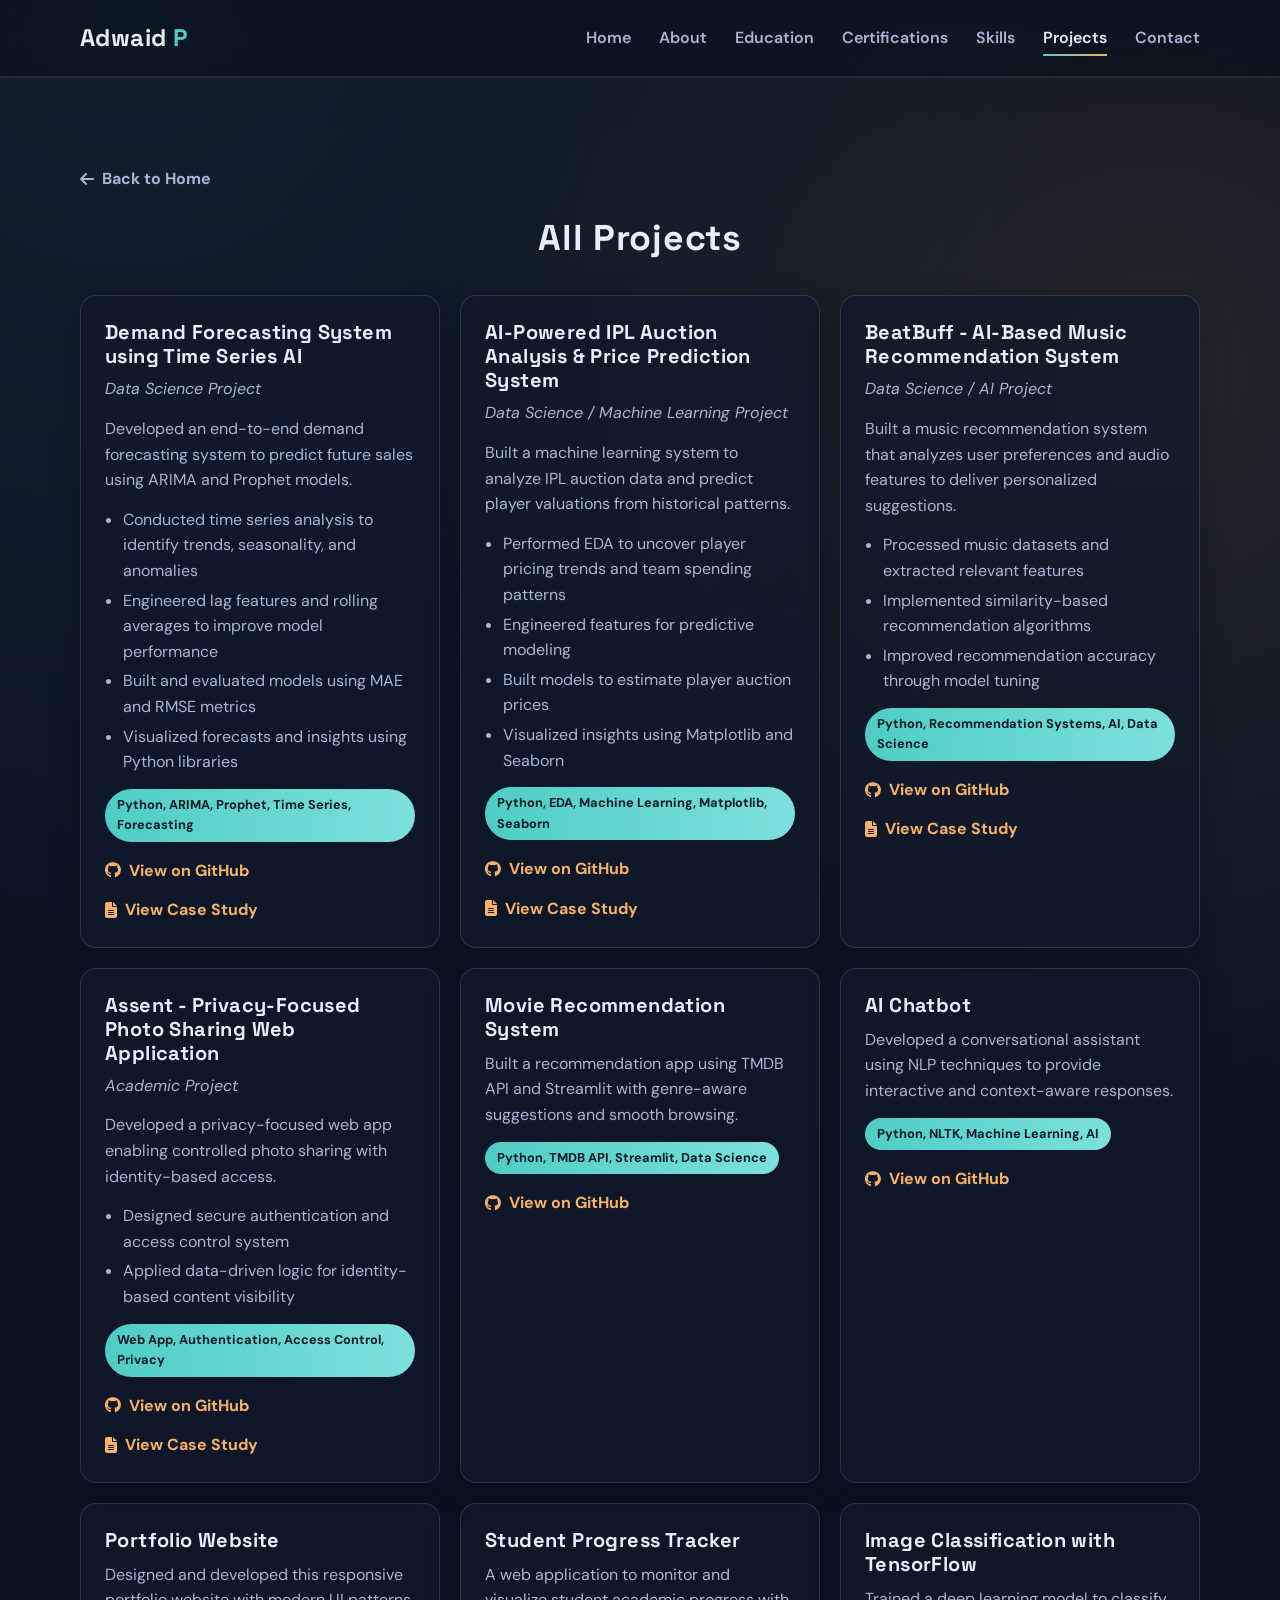
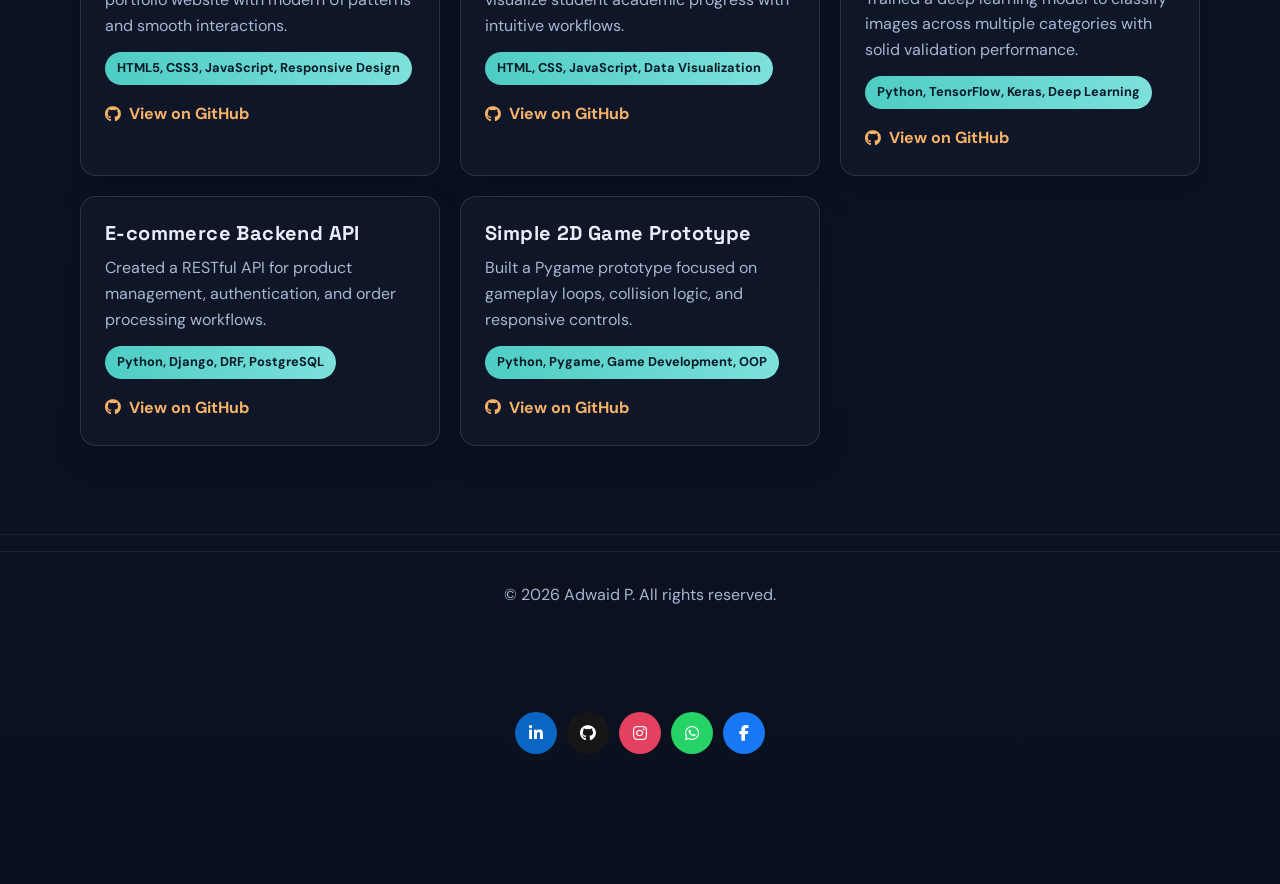
==== projects/index.html @ 6862858e "Revamp portfolio with SEO/usability upgrades and project case studies # Conflicts: #	README.md #	ass" ====
<!DOCTYPE html>
<html lang="en">
<head>
    <meta charset="UTF-8" />
    <meta name="viewport" content="width=device-width, initial-scale=1.0" />
    <title>All Projects | Adwaid P</title>

    <link rel="preconnect" href="https://fonts.googleapis.com" />
    <link rel="preconnect" href="https://fonts.gstatic.com" crossorigin />
    <link rel="preload" href="https://fonts.googleapis.com/css2?family=Space+Grotesk:wght@400;500;700&family=DM+Sans:wght@400;500;700&display=swap" as="style" onload="this.onload=null;this.rel='stylesheet'" />
    <noscript><link rel="stylesheet" href="https://fonts.googleapis.com/css2?family=Space+Grotesk:wght@400;500;700&family=DM+Sans:wght@400;500;700&display=swap" /></noscript>

    <link rel="stylesheet" href="https://cdnjs.cloudflare.com/ajax/libs/font-awesome/6.4.0/css/all.min.css" crossorigin="anonymous" referrerpolicy="no-referrer" />
    <link rel="stylesheet" href="../css/styles.css" />

    <meta name="description" content="Explore all the projects developed by Adwaid P in Data Science, AI, and Web Development." />
    <meta name="keywords" content="Adwaid P Projects, Data Science Projects, AI Projects, Web Development Projects" />
    <meta name="author" content="Adwaid P" />
    <meta name="robots" content="index, follow, max-image-preview:large" />
    <meta name="theme-color" content="#0b1220" />
    <link rel="canonical" href="https://adwaidp23.github.io/portfolio/projects/" />
    <meta property="og:title" content="All Projects | Adwaid P" />
    <meta property="og:description" content="Explore all projects by Adwaid P across Data Science, AI, and Web Development." />
    <meta property="og:image" content="https://adwaidp23.github.io/portfolio/assets/profile.jpeg" />
    <meta property="og:url" content="https://adwaidp23.github.io/portfolio/projects/" />
    <meta property="og:type" content="website" />
    <meta property="og:locale" content="en_US" />
    <meta name="twitter:card" content="summary_large_image" />
    <meta name="twitter:title" content="All Projects | Adwaid P" />
    <meta name="twitter:description" content="Complete project portfolio by Adwaid P." />
    <meta name="twitter:image" content="https://adwaidp23.github.io/portfolio/assets/profile.jpeg" />
    <script type="application/ld+json">
    {
      "@context": "https://schema.org",
      "@type": "CollectionPage",
      "name": "All Projects | Adwaid P",
      "url": "https://adwaidp23.github.io/portfolio/projects/",
      "description": "Project collection featuring Data Science, AI, and Web Development work by Adwaid P."
    }
    </script>
</head>
<body>
    <a href="#main-content" class="skip-link">Skip to main content</a>
    <header class="navbar">
        <div class="container">
            <h1 class="logo"><a href="../index.html">Adwaid <span>P</span></a></h1>
            <nav aria-label="Main navigation">
                <ul class="nav-menu" id="nav-menu">
                    <li><a href="../index.html#home">Home</a></li>
                    <li><a href="../index.html#about">About</a></li>
                    <li><a href="../index.html#education">Education</a></li>
                    <li><a href="../index.html#certifications">Certifications</a></li>
                    <li><a href="../index.html#skills">Skills</a></li>
                    <li><a href="../index.html#projects" class="active">Projects</a></li>
                    <li><a href="../index.html#contact">Contact</a></li>
                </ul>
                <button class="nav-toggle" aria-controls="nav-menu" aria-expanded="false" aria-label="Toggle navigation">
                    <span class="burger-icon"></span>
                </button>
            </nav>
        </div>
    </header>

    <main id="main-content">
    <section id="full-projects" class="projects fade-in" aria-labelledby="all-projects-heading">
        <div class="container">
            <div class="back-link-container">
                <a href="../index.html#projects" class="back-btn" aria-label="Go back to the main portfolio projects section"><i class="fas fa-arrow-left"></i> Back to Home</a>
            </div>
            <h2 id="all-projects-heading">All Projects</h2>

            <div class="project-grid full-grid">
                <div class="project-card">
                    <h3>Demand Forecasting System using Time Series AI</h3>
                    <p class="project-type">Data Science Project</p>
                    <p>Developed an end-to-end demand forecasting system to predict future sales using ARIMA and Prophet models.</p>
                    <ul class="project-points">
                        <li>Conducted time series analysis to identify trends, seasonality, and anomalies</li>
                        <li>Engineered lag features and rolling averages to improve model performance</li>
                        <li>Built and evaluated models using MAE and RMSE metrics</li>
                        <li>Visualized forecasts and insights using Python libraries</li>
                    </ul>
                    <span class="tech-tags">Python, ARIMA, Prophet, Time Series, Forecasting</span>
                    <div class="project-actions">
                        <a href="https://github.com/adwaidp23/Market-Data-Analytics" target="_blank" rel="noopener noreferrer" aria-label="View Demand Forecasting System project on GitHub">
                            <i class="fab fa-github"></i> View on GitHub
                        </a>
                        <a href="demand-forecasting.html" aria-label="View demand forecasting case study">
                            <i class="fas fa-file-lines"></i> View Case Study
                        </a>
                    </div>
                </div>

                <div class="project-card">
                    <h3>AI-Powered IPL Auction Analysis &amp; Price Prediction System</h3>
                    <p class="project-type">Data Science / Machine Learning Project</p>
                    <p>Built a machine learning system to analyze IPL auction data and predict player valuations from historical patterns.</p>
                    <ul class="project-points">
                        <li>Performed EDA to uncover player pricing trends and team spending patterns</li>
                        <li>Engineered features for predictive modeling</li>
                        <li>Built models to estimate player auction prices</li>
                        <li>Visualized insights using Matplotlib and Seaborn</li>
                    </ul>
                    <span class="tech-tags">Python, EDA, Machine Learning, Matplotlib, Seaborn</span>
                    <div class="project-actions">
                        <a href="https://github.com/adwaidp23/ipl-data-science-project" target="_blank" rel="noopener noreferrer" aria-label="View IPL data science project on GitHub">
                            <i class="fab fa-github"></i> View on GitHub
                        </a>
                        <a href="ipl-auction-analysis.html" aria-label="View IPL auction analysis case study">
                            <i class="fas fa-file-lines"></i> View Case Study
                        </a>
                    </div>
                </div>

                <div class="project-card">
                    <h3>BeatBuff - AI-Based Music Recommendation System</h3>
                    <p class="project-type">Data Science / AI Project</p>
                    <p>Built a music recommendation system that analyzes user preferences and audio features to deliver personalized suggestions.</p>
                    <ul class="project-points">
                        <li>Processed music datasets and extracted relevant features</li>
                        <li>Implemented similarity-based recommendation algorithms</li>
                        <li>Improved recommendation accuracy through model tuning</li>
                    </ul>
                    <span class="tech-tags">Python, Recommendation Systems, AI, Data Science</span>
                    <div class="project-actions">
                        <a href="https://github.com/adwaidp23/BeatBuff" target="_blank" rel="noopener noreferrer" aria-label="View BeatBuff project on GitHub">
                            <i class="fab fa-github"></i> View on GitHub
                        </a>
                        <a href="beatbuff.html" aria-label="View BeatBuff case study">
                            <i class="fas fa-file-lines"></i> View Case Study
                        </a>
                    </div>
                </div>

                <div class="project-card">
                    <h3>Assent - Privacy-Focused Photo Sharing Web Application</h3>
                    <p class="project-type">Academic Project</p>
                    <p>Developed a privacy-focused web app enabling controlled photo sharing with identity-based access.</p>
                    <ul class="project-points">
                        <li>Designed secure authentication and access control system</li>
                        <li>Applied data-driven logic for identity-based content visibility</li>
                    </ul>
                    <span class="tech-tags">Web App, Authentication, Access Control, Privacy</span>
                    <div class="project-actions">
                        <a href="https://github.com/adwaidp23/ipl-data-science-project" target="_blank" rel="noopener noreferrer" aria-label="View Assent project on GitHub">
                            <i class="fab fa-github"></i> View on GitHub
                        </a>
                        <a href="assent.html" aria-label="View Assent case study">
                            <i class="fas fa-file-lines"></i> View Case Study
                        </a>
                    </div>
                </div>

                <div class="project-card">
                    <h3>Movie Recommendation System</h3>
                    <p>Built a recommendation app using TMDB API and Streamlit with genre-aware suggestions and smooth browsing.</p>
                    <span class="tech-tags">Python, TMDB API, Streamlit, Data Science</span>
                    <a href="https://github.com/adwaidp23/movie-recommendation" target="_blank" rel="noopener noreferrer" aria-label="View Movie Recommendation System project on GitHub">
                        <i class="fab fa-github"></i> View on GitHub
                    </a>
                </div>

                <div class="project-card">
                    <h3>AI Chatbot</h3>
                    <p>Developed a conversational assistant using NLP techniques to provide interactive and context-aware responses.</p>
                    <span class="tech-tags">Python, NLTK, Machine Learning, AI</span>
                    <a href="https://github.com/adwaidp23/ai-chatbot" target="_blank" rel="noopener noreferrer" aria-label="View AI Chatbot project on GitHub">
                        <i class="fab fa-github"></i> View on GitHub
                    </a>
                </div>

                <div class="project-card">
                    <h3>Portfolio Website</h3>
                    <p>Designed and developed this responsive portfolio website with modern UI patterns and smooth interactions.</p>
                    <span class="tech-tags">HTML5, CSS3, JavaScript, Responsive Design</span>
                    <a href="https://github.com/adwaidp23" target="_blank" rel="noopener noreferrer" aria-label="View profile on GitHub">
                        <i class="fab fa-github"></i> View on GitHub
                    </a>
                </div>

                <div class="project-card">
                    <h3>Student Progress Tracker</h3>
                    <p>A web application to monitor and visualize student academic progress with intuitive workflows.</p>
                    <span class="tech-tags">HTML, CSS, JavaScript, Data Visualization</span>
                    <a href="https://github.com/adwaidp23/student-tracker" target="_blank" rel="noopener noreferrer" aria-label="View Student Progress Tracker project on GitHub">
                        <i class="fab fa-github"></i> View on GitHub
                    </a>
                </div>

                <div class="project-card">
                    <h3>Image Classification with TensorFlow</h3>
                    <p>Trained a deep learning model to classify images across multiple categories with solid validation performance.</p>
                    <span class="tech-tags">Python, TensorFlow, Keras, Deep Learning</span>
                    <a href="https://github.com/adwaidp23/image-classifier" target="_blank" rel="noopener noreferrer" aria-label="View Image Classification project on GitHub">
                        <i class="fab fa-github"></i> View on GitHub
                    </a>
                </div>

                <div class="project-card">
                    <h3>E-commerce Backend API</h3>
                    <p>Created a RESTful API for product management, authentication, and order processing workflows.</p>
                    <span class="tech-tags">Python, Django, DRF, PostgreSQL</span>
                    <a href="https://github.com/adwaidp23/ecommerce-backend" target="_blank" rel="noopener noreferrer" aria-label="View E-commerce Backend API project on GitHub">
                        <i class="fab fa-github"></i> View on GitHub
                    </a>
                </div>

                <div class="project-card">
                    <h3>Simple 2D Game Prototype</h3>
                    <p>Built a Pygame prototype focused on gameplay loops, collision logic, and responsive controls.</p>
                    <span class="tech-tags">Python, Pygame, Game Development, OOP</span>
                    <a href="https://github.com/adwaidp23/simple-2d-game" target="_blank" rel="noopener noreferrer" aria-label="View Simple 2D Game project on GitHub">
                        <i class="fab fa-github"></i> View on GitHub
                    </a>
                </div>
            </div>
        </div>
    </section>
    </main>

    <footer class="footer" aria-label="Social media links and copyright information">
        <div class="container">
            <p>&copy; <span id="current-year-full"></span> Adwaid P. All rights reserved.</p>
            <section class="social-buttons" aria-label="Connect with Adwaid P on social media">
                <a href="https://www.linkedin.com/in/adwaid-p-98354a322/" class="social-btn linkedin" target="_blank" rel="noopener noreferrer" aria-label="LinkedIn">
                    <i class="fab fa-linkedin-in"></i>
                </a>
                <a href="https://github.com/adwaidp23" class="social-btn github" target="_blank" rel="noopener noreferrer" aria-label="GitHub">
                    <i class="fab fa-github"></i>
                </a>
                <a href="https://instagram.com/a_dwai_d" class="social-btn instagram" target="_blank" rel="noopener noreferrer" aria-label="Instagram">
                    <i class="fab fa-instagram"></i>
                </a>
                <a href="https://wa.me/918075801015" class="social-btn whatsapp" target="_blank" rel="noopener noreferrer" aria-label="WhatsApp">
                    <i class="fab fa-whatsapp"></i>
                </a>
                <a href="https://facebook.com/adwaidp" class="social-btn facebook" target="_blank" rel="noopener noreferrer" aria-label="Facebook">
                    <i class="fab fa-facebook-f"></i>
                </a>
            </section>
        </div>
    </footer>

    <script src="../js/script.js"></script>
</body>
</html>
---- css/styles.css ----
:root {
    --bg: #0b1220;
    --bg-soft: #111b2f;
    --surface: rgba(16, 25, 44, 0.7);
    --surface-solid: #14203a;
    --text: #e8edf8;
    --muted: #a9b6d3;
    --primary: #4ecdc4;
    --primary-strong: #2fa89f;
    --accent: #f7b267;
    --ring: rgba(78, 205, 196, 0.35);
    --danger: #ff6b6b;
    --radius: 16px;
    --shadow: 0 20px 45px rgba(4, 9, 20, 0.45);
    --shadow-soft: 0 12px 30px rgba(4, 9, 20, 0.28);
    --transition: 0.25s ease;
}

* {
    box-sizing: border-box;
    margin: 0;
    padding: 0;
}

html {
    scroll-behavior: smooth;
}

body {
    background:
        radial-gradient(circle at 10% 0%, rgba(78, 205, 196, 0.15), transparent 35%),
        radial-gradient(circle at 90% 15%, rgba(247, 178, 103, 0.2), transparent 30%),
        linear-gradient(180deg, #0b1220 0%, #0c1526 35%, #0a101e 100%);
    color: var(--text);
    font-family: "DM Sans", sans-serif;
    line-height: 1.6;
    min-height: 100vh;
    -webkit-font-smoothing: antialiased;
    -moz-osx-font-smoothing: grayscale;
}

.skip-link {
    position: absolute;
    left: -9999px;
    top: 8px;
    z-index: 2000;
    background: #ffffff;
    color: #0b1220;
    font-weight: 700;
    padding: 10px 14px;
    border-radius: 8px;
}

.skip-link:focus {
    left: 12px;
}

.container {
    width: min(1120px, 92vw);
    margin: 0 auto;
}

section {
    padding: 88px 0;
}

section[id] {
    scroll-margin-top: 92px;
}

h1,
h2,
h3,
h4 {
    font-family: "Space Grotesk", sans-serif;
    letter-spacing: 0.02em;
    line-height: 1.2;
}

h2 {
    font-size: clamp(2rem, 2.8vw, 2.8rem);
    margin-bottom: 40px;
    text-align: center;
}

a {
    color: inherit;
    text-decoration: none;
}

a:focus-visible,
button:focus-visible,
input:focus-visible,
textarea:focus-visible {
    outline: 3px solid rgba(78, 205, 196, 0.75);
    outline-offset: 2px;
}

.visually-hidden {
    position: absolute;
    width: 1px;
    height: 1px;
    margin: -1px;
    padding: 0;
    overflow: hidden;
    clip: rect(0, 0, 0, 0);
    border: 0;
}

.navbar {
    position: sticky;
    top: 0;
    z-index: 1000;
    backdrop-filter: blur(12px);
    background: rgba(10, 16, 30, 0.78);
    border-bottom: 1px solid rgba(255, 255, 255, 0.08);
}

.navbar .container {
    display: flex;
    justify-content: space-between;
    align-items: center;
    min-height: 76px;
}

.logo {
    font-size: 1.5rem;
}

.logo span {
    color: var(--primary);
}

.nav-menu {
    list-style: none;
    display: flex;
    gap: 28px;
    align-items: center;
}

.nav-menu a {
    color: var(--muted);
    font-weight: 600;
    position: relative;
    transition: color var(--transition);
}

.nav-menu a::after {
    content: "";
    position: absolute;
    left: 0;
    bottom: -8px;
    width: 100%;
    height: 2px;
    transform: scaleX(0);
    transform-origin: right;
    transition: transform var(--transition);
    background: linear-gradient(90deg, var(--primary), var(--accent));
}

.nav-menu a:hover,
.nav-menu a.active {
    color: var(--text);
}

.nav-menu a:hover::after,
.nav-menu a.active::after {
    transform: scaleX(1);
    transform-origin: left;
}

.nav-toggle {
    display: none;
    border: 0;
    background: transparent;
    width: 32px;
    height: 26px;
    position: relative;
    cursor: pointer;
}

.burger-icon,
.burger-icon::before,
.burger-icon::after {
    content: "";
    display: block;
    height: 2px;
    width: 100%;
    position: absolute;
    left: 0;
    background: var(--text);
    transition: transform var(--transition), opacity var(--transition);
}

.burger-icon {
    top: 12px;
}

.burger-icon::before {
    top: -8px;
}

.burger-icon::after {
    top: 8px;
}

.nav-toggle.active .burger-icon {
    opacity: 0;
}

.nav-toggle.active .burger-icon::before {
    opacity: 1;
    transform: translateY(8px) rotate(45deg);
}

.nav-toggle.active .burger-icon::after {
    opacity: 1;
    transform: translateY(-8px) rotate(-45deg);
}

.hero {
    min-height: 92vh;
    display: flex;
    align-items: center;
    position: relative;
    overflow: hidden;
}

.hero-content {
    display: grid;
    grid-template-columns: 1.2fr 0.8fr;
    gap: 36px;
    align-items: center;
}

.eyebrow {
    color: var(--accent);
    text-transform: uppercase;
    letter-spacing: 0.16em;
    font-weight: 700;
    font-size: 0.8rem;
    margin-bottom: 18px;
}

.hero-text h2 {
    text-align: left;
    font-size: clamp(2.1rem, 5vw, 3.8rem);
    margin-bottom: 18px;
}

.hero-text h2 span {
    color: var(--primary);
}

.hero-lead {
    max-width: 58ch;
    color: var(--muted);
    font-size: 1.1rem;
    margin-bottom: 28px;
}

.hero-actions {
    display: flex;
    gap: 14px;
    flex-wrap: wrap;
    margin-bottom: 28px;
}

.btn {
    display: inline-flex;
    align-items: center;
    justify-content: center;
    padding: 12px 22px;
    border-radius: 999px;
    font-weight: 700;
    border: 1px solid transparent;
    background: linear-gradient(135deg, var(--primary), #56ccf2);
    color: #06242b;
    transition: transform var(--transition), box-shadow var(--transition), filter var(--transition);
    box-shadow: 0 10px 20px rgba(78, 205, 196, 0.2);
}

.btn:hover {
    transform: translateY(-2px);
    filter: brightness(1.05);
}

.btn-ghost {
    background: transparent;
    color: var(--text);
    border-color: rgba(255, 255, 255, 0.26);
    box-shadow: none;
}

.hero-highlights {
    display: grid;
    grid-template-columns: repeat(3, minmax(0, 1fr));
    gap: 12px;
}

.stat-card {
    background: var(--surface);
    border: 1px solid rgba(255, 255, 255, 0.12);
    border-radius: 14px;
    padding: 14px;
    display: flex;
    flex-direction: column;
    box-shadow: var(--shadow-soft);
}

.stat-value {
    font-family: "Space Grotesk", sans-serif;
    font-size: 1.5rem;
    font-weight: 700;
    color: var(--primary);
}

.stat-label {
    color: var(--muted);
    font-size: 0.86rem;
}

.hero-visual {
    min-height: 380px;
    position: relative;
}

.hero-orb {
    position: absolute;
    border-radius: 50%;
    filter: blur(1px);
    animation: float 7s ease-in-out infinite;
}

.orb-one {
    width: 210px;
    height: 210px;
    background: radial-gradient(circle at 30% 30%, #8be9e3, #259489);
    top: 30px;
    left: 18%;
}

.orb-two {
    width: 170px;
    height: 170px;
    background: radial-gradient(circle at 30% 30%, #ffd3a7, #f19b38);
    bottom: 35px;
    left: 45%;
    animation-delay: -2s;
}

.orb-three {
    width: 140px;
    height: 140px;
    background: radial-gradient(circle at 30% 30%, #8aa7ff, #3b5ac7);
    top: 140px;
    right: 8%;
    animation-delay: -4s;
}

.about {
    padding-top: 40px;
}

.about-grid {
    display: grid;
    grid-template-columns: 280px 1fr;
    gap: 36px;
    align-items: center;
}

.profile-pic {
    width: 100%;
    border-radius: 26px;
    object-fit: cover;
    aspect-ratio: 1 / 1;
    border: 2px solid rgba(255, 255, 255, 0.2);
    box-shadow: var(--shadow);
}

.about-text h2 {
    text-align: left;
    margin-bottom: 14px;
}

.about-text p {
    color: var(--muted);
    margin-bottom: 16px;
    max-width: 66ch;
}

.about-tags {
    list-style: none;
    display: flex;
    gap: 10px;
    flex-wrap: wrap;
}

.about-tags li {
    border: 1px solid rgba(255, 255, 255, 0.2);
    padding: 8px 12px;
    border-radius: 999px;
    color: var(--text);
    font-size: 0.92rem;
}

.details-section {
    padding-top: 26px;
}

.info-card {
    background: var(--surface);
    border: 1px solid rgba(255, 255, 255, 0.12);
    border-radius: var(--radius);
    padding: 24px;
    display: grid;
    grid-template-columns: repeat(3, minmax(0, 1fr));
    gap: 18px;
    box-shadow: var(--shadow-soft);
}

.info-item {
    background: rgba(255, 255, 255, 0.02);
    border-radius: 12px;
    padding: 12px;
    border: 1px solid rgba(255, 255, 255, 0.08);
}

.info-label {
    display: block;
    color: var(--muted);
    font-size: 0.8rem;
    margin-bottom: 3px;
}

.info-value,
.info-value a {
    color: var(--text);
    font-weight: 700;
}

.education,
.projects {
    background: rgba(12, 19, 35, 0.45);
    border-top: 1px solid rgba(255, 255, 255, 0.06);
    border-bottom: 1px solid rgba(255, 255, 255, 0.06);
}

.education-section-heading,
.skills-heading {
    margin-bottom: 50px;
}

.timeline {
    max-width: 840px;
    margin: 0 auto;
    position: relative;
}

.timeline::after {
    content: "";
    position: absolute;
    left: 18px;
    top: 0;
    bottom: 0;
    width: 2px;
    background: linear-gradient(to bottom, var(--primary), transparent 85%);
}

.timeline-item {
    position: relative;
    padding-left: 62px;
    margin-bottom: 24px;
}

.timeline-marker {
    position: absolute;
    left: 0;
    top: 14px;
}

.timeline-dot {
    width: 36px;
    height: 36px;
    display: grid;
    place-items: center;
    border-radius: 50%;
    background: var(--primary);
    color: #06242b;
    font-size: 0.95rem;
    box-shadow: 0 0 0 8px rgba(78, 205, 196, 0.15);
}

.timeline-content {
    background: var(--surface);
    border: 1px solid rgba(255, 255, 255, 0.12);
    border-radius: var(--radius);
    padding: 18px;
}

.timeline-year {
    color: var(--accent);
    font-weight: 700;
}

.timeline-title {
    font-size: 1.2rem;
    margin: 4px 0;
}

.timeline-college,
.timeline-description {
    color: var(--muted);
}

.skills {
    text-align: center;
}

.certifications {
    text-align: center;
}

.cert-marquee {
    max-width: 1040px;
    margin: 0 auto;
    overflow: hidden;
    mask-image: linear-gradient(to right, transparent, black 8%, black 92%, transparent);
}

.cert-track {
    display: flex;
    gap: 16px;
    width: max-content;
    animation: cert-scroll 24s linear infinite;
}

.cert-marquee:hover .cert-track {
    animation-play-state: paused;
}

.cert-card {
    background: var(--surface);
    border: 1px solid rgba(255, 255, 255, 0.12);
    border-radius: var(--radius);
    padding: 24px;
    box-shadow: var(--shadow-soft);
    width: min(340px, 85vw);
    text-align: left;
}

.cert-card h3 {
    font-size: 1.25rem;
    margin-bottom: 10px;
}

.cert-card p {
    color: var(--muted);
    margin-bottom: 16px;
}

.cert-issuer,
.cert-code {
    font-size: 0.95rem;
    margin-bottom: 8px;
}

@keyframes cert-scroll {
    from {
        transform: translateX(0);
    }
    to {
        transform: translateX(-50%);
    }
}

@keyframes project-scroll {
    from {
        transform: translateX(0);
    }
    to {
        transform: translateX(-50%);
    }
}

.skills-grid {
    display: grid;
    grid-template-columns: repeat(3, minmax(0, 1fr));
    gap: 18px;
}

.skill-card-detailed {
    background: var(--surface);
    border: 1px solid rgba(255, 255, 255, 0.12);
    border-radius: var(--radius);
    padding: 18px;
    text-align: left;
    box-shadow: var(--shadow-soft);
}

.skill-card-detailed h3 {
    display: inline-block;
    font-size: 1.1rem;
}

.skill-percentage {
    float: right;
    color: var(--primary);
    font-weight: 700;
}

.progress-bar-container {
    background: rgba(255, 255, 255, 0.12);
    border-radius: 999px;
    margin-top: 12px;
    height: 8px;
    overflow: hidden;
}

.progress-bar {
    height: 100%;
    background: linear-gradient(90deg, var(--primary), #56ccf2);
    border-radius: inherit;
}

.skill-description {
    margin-top: 12px;
    color: var(--muted);
    font-size: 0.92rem;
    line-height: 1.45;
}

.projects h2 {
    margin-bottom: 0;
}

.project-grid {
    display: grid;
    grid-template-columns: repeat(auto-fit, minmax(300px, 1fr));
    gap: 20px;
    margin-top: 36px;
}

.project-marquee {
    margin-top: 36px;
    overflow: hidden;
    mask-image: linear-gradient(to right, transparent, black 8%, black 92%, transparent);
}

.project-track {
    display: flex;
    gap: 20px;
    width: max-content;
    animation: project-scroll 28s linear infinite;
}

.project-marquee:hover .project-track {
    animation-play-state: paused;
}

.project-marquee .project-card {
    width: min(420px, 88vw);
}

.project-card {
    background: var(--surface);
    border: 1px solid rgba(255, 255, 255, 0.12);
    border-radius: var(--radius);
    padding: 24px;
    box-shadow: var(--shadow-soft);
    transition: transform var(--transition), border-color var(--transition);
}

.project-card:hover {
    transform: translateY(-4px);
    border-color: rgba(78, 205, 196, 0.5);
}

.project-card h3 {
    font-size: 1.25rem;
    margin-bottom: 10px;
}

.project-card p {
    color: var(--muted);
    margin-bottom: 14px;
}

.project-type {
    color: var(--accent);
    font-style: italic;
    margin-top: -2px;
    margin-bottom: 10px;
}

.project-points {
    margin: 0 0 14px 18px;
    color: var(--muted);
}

.project-points li {
    margin-bottom: 4px;
}

.tech-tags {
    display: inline-flex;
    margin-bottom: 16px;
    color: #081b27;
    background: linear-gradient(90deg, var(--primary), #7de0db);
    border-radius: 999px;
    padding: 6px 12px;
    font-size: 0.8rem;
    font-weight: 700;
}

.project-card a {
    display: inline-flex;
    align-items: center;
    gap: 8px;
    color: var(--accent);
    font-weight: 700;
}

.project-actions {
    display: flex;
    flex-wrap: wrap;
    gap: 14px;
}

.view-more-container {
    margin-top: 26px;
    text-align: center;
}

.back-link-container {
    margin-bottom: 24px;
}

.back-btn {
    display: inline-flex;
    align-items: center;
    gap: 8px;
    color: var(--muted);
    font-weight: 700;
}

.case-study {
    max-width: 900px;
}

.case-lead {
    color: var(--muted);
    margin-bottom: 22px;
}

.case-block {
    background: var(--surface);
    border: 1px solid rgba(255, 255, 255, 0.12);
    border-radius: var(--radius);
    padding: 20px;
    margin-bottom: 16px;
    box-shadow: var(--shadow-soft);
}

.case-block h3 {
    margin-bottom: 10px;
}

.case-block p {
    color: var(--muted);
}

.case-actions {
    display: flex;
    gap: 12px;
    flex-wrap: wrap;
}

.contact-section {
    text-align: center;
}

.form-container {
    width: min(680px, 100%);
    margin: 0 auto;
    padding: 26px;
    background: var(--surface);
    border: 1px solid rgba(255, 255, 255, 0.12);
    border-radius: var(--radius);
    box-shadow: var(--shadow-soft);
}

.form-container h2 {
    margin-bottom: 24px;
}

form label {
    display: block;
    text-align: left;
    font-weight: 600;
    margin-bottom: 8px;
}

form input,
form textarea {
    width: 100%;
    background: rgba(255, 255, 255, 0.03);
    border: 1px solid rgba(255, 255, 255, 0.18);
    color: var(--text);
    border-radius: 10px;
    padding: 12px;
    font-family: inherit;
    font-size: 1rem;
    margin-bottom: 16px;
}

form input::placeholder,
form textarea::placeholder {
    color: #8f9bb8;
}

form input:focus,
form textarea:focus {
    outline: none;
    border-color: var(--primary);
    box-shadow: 0 0 0 4px var(--ring);
}

form textarea {
    min-height: 150px;
    resize: vertical;
}

.form-actions {
    display: flex;
    gap: 12px;
    justify-content: space-between;
    align-items: center;
    flex-wrap: wrap;
}

#formStatus {
    color: var(--muted);
    font-weight: 600;
}

.form-status-success {
    color: #7bed9f;
}

.form-status-error {
    color: var(--danger);
}

.footer {
    margin-top: 16px;
    padding: 30px 0 42px;
    border-top: 1px solid rgba(255, 255, 255, 0.08);
}

.footer .container {
    display: flex;
    flex-direction: column;
    align-items: center;
    gap: 16px;
    color: var(--muted);
}

.social-buttons {
    display: flex;
    gap: 10px;
    flex-wrap: wrap;
    justify-content: center;
}

.social-btn {
    width: 42px;
    height: 42px;
    border-radius: 50%;
    display: grid;
    place-items: center;
    color: #ffffff;
    transition: transform var(--transition), filter var(--transition);
}

.social-btn:hover {
    transform: translateY(-3px);
    filter: brightness(1.1);
}

.linkedin { background: #0a66c2; }
.github { background: #171515; }
.instagram { background: #e4405f; }
.whatsapp { background: #25d366; }
.facebook { background: #1877f2; }

.fade-in,
.slide-in {
    opacity: 0;
    transform: translateY(24px);
    transition: opacity 0.8s ease, transform 0.8s ease;
}

.slide-in {
    transform: translateX(-32px);
}

.visible {
    opacity: 1;
    transform: translate(0, 0);
}

@keyframes float {
    0%,
    100% { transform: translateY(0px); }
    50% { transform: translateY(-14px); }
}

@media (max-width: 980px) {
    section {
        padding: 70px 0;
    }

    .nav-toggle {
        display: block;
    }

    .nav-menu {
        position: absolute;
        top: 76px;
        left: 0;
        right: 0;
        background: rgba(8, 14, 26, 0.96);
        border-bottom: 1px solid rgba(255, 255, 255, 0.12);
        flex-direction: column;
        gap: 18px;
        padding: 20px;
        opacity: 0;
        visibility: hidden;
        transform: translateY(-12px);
        transition: opacity var(--transition), transform var(--transition), visibility var(--transition);
    }

    .nav-menu.is-open {
        opacity: 1;
        visibility: visible;
        transform: translateY(0);
    }

    .hero {
        min-height: auto;
        padding-top: 40px;
    }

    .hero-content {
        grid-template-columns: 1fr;
    }

    .hero-text h2,
    .about-text h2 {
        text-align: center;
    }

    .hero-lead {
        margin-left: auto;
        margin-right: auto;
        text-align: center;
    }

    .hero-actions {
        justify-content: center;
    }

    .hero-highlights {
        grid-template-columns: 1fr;
    }

    .hero-visual {
        min-height: 260px;
    }

    .about-grid {
        grid-template-columns: 1fr;
        justify-items: center;
    }

    .about-text {
        text-align: center;
    }

    .about-tags {
        justify-content: center;
    }

    .cert-marquee {
        mask-image: none;
        overflow-x: auto;
        padding-bottom: 8px;
    }

    .cert-track {
        animation: none;
        width: auto;
    }

    .project-marquee {
        mask-image: none;
        overflow-x: auto;
        padding-bottom: 8px;
    }

    .project-track {
        animation: none;
        width: auto;
    }

    .info-card {
        grid-template-columns: repeat(2, minmax(0, 1fr));
    }

    .skills-grid {
        grid-template-columns: repeat(2, minmax(0, 1fr));
    }
}

@media (max-width: 640px) {
    .container {
        width: min(1120px, 94vw);
    }

    h2 {
        margin-bottom: 32px;
    }

    .info-card,
    .skills-grid {
        grid-template-columns: 1fr;
    }

    .timeline-item {
        padding-left: 52px;
    }

    .timeline::after {
        left: 14px;
    }

    .timeline-marker {
        left: -4px;
    }

    .form-actions {
        flex-direction: column;
        align-items: stretch;
    }

    #contactSubmit {
        width: 100%;
    }
}

@media (prefers-reduced-motion: reduce) {
    *,
    *::before,
    *::after {
        animation: none !important;
        transition: none !important;
        scroll-behavior: auto !important;
    }
}
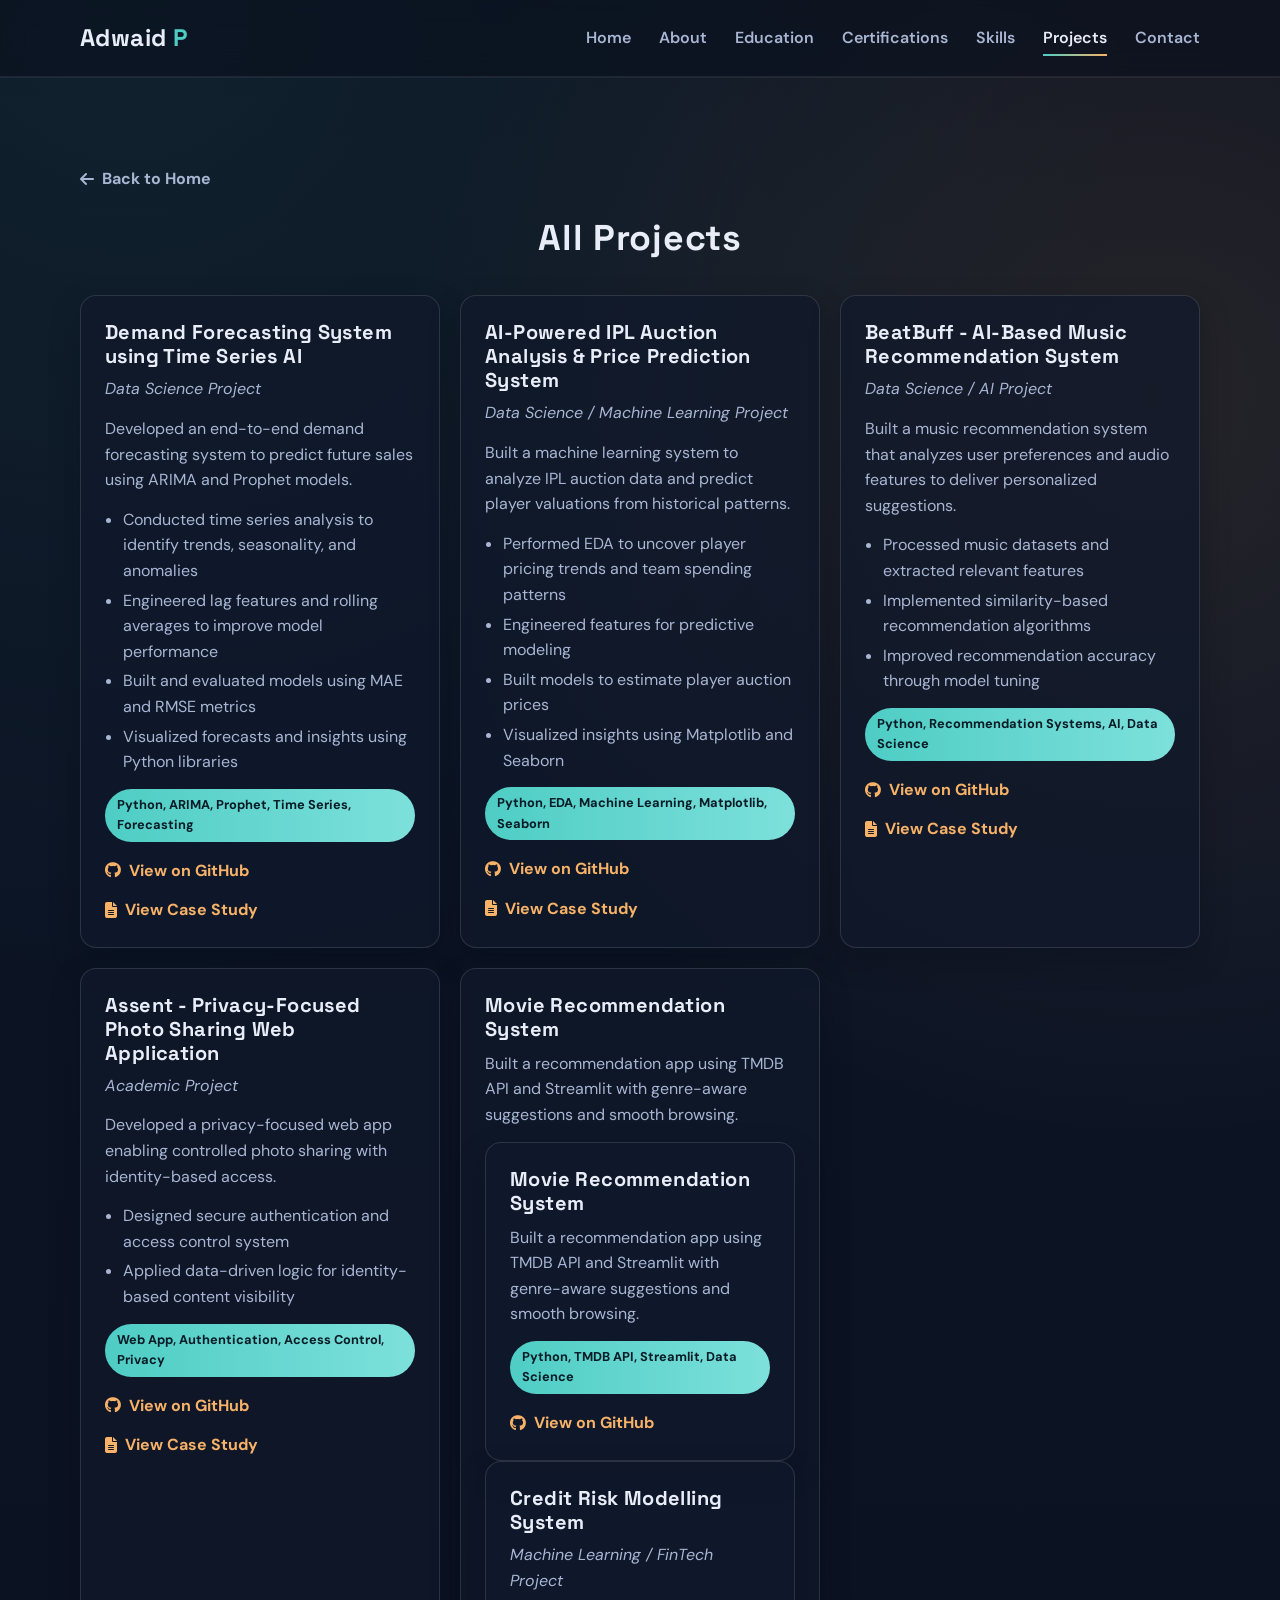
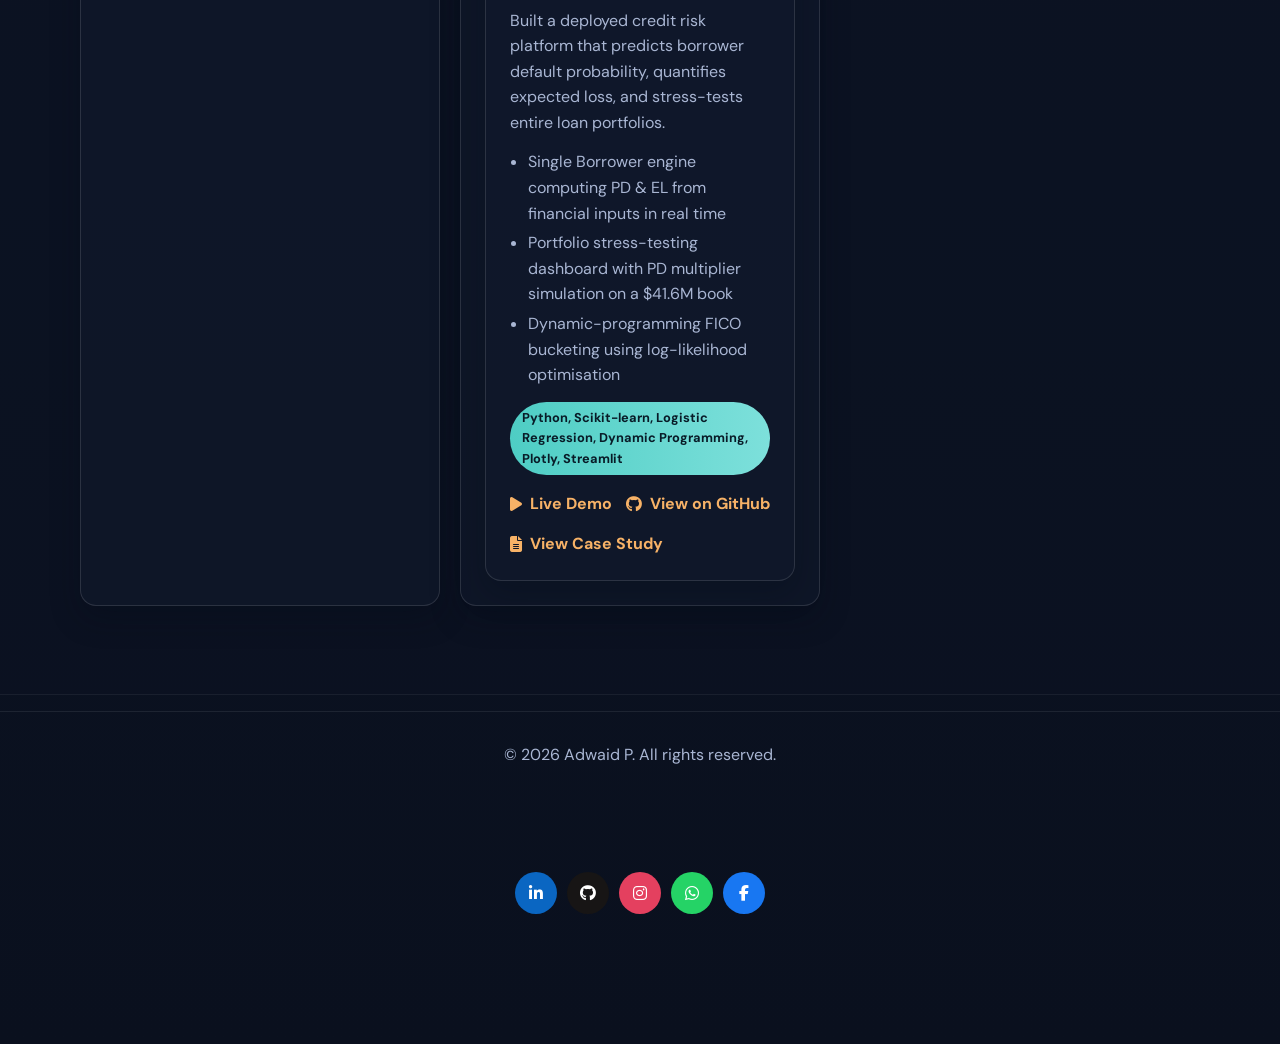
==== commit e4cfd512: "feat: remove 5 placeholder projects; add Credit Risk card to archive" ====
--- a/projects/index.html
+++ b/projects/index.html
@@ -154,93 +154,66 @@
                 <div class="project-card">
                     <h3>Movie Recommendation System</h3>
                     <p>Built a recommendation app using TMDB API and Streamlit with genre-aware suggestions and smooth browsing.</p>
-                    <span class="tech-tags">Python, TMDB API, Streamlit, Data Science</span>
-                    <a href="https://github.com/adwaidp23/movie-recommendation" target="_blank" rel="noopener noreferrer" aria-label="View Movie Recommendation System project on GitHub">
-                        <i class="fab fa-github"></i> View on GitHub
-                    </a>
-                </div>
-
-                <div class="project-card">
-                    <h3>AI Chatbot</h3>
-                    <p>Developed a conversational assistant using NLP techniques to provide interactive and context-aware responses.</p>
-                    <span class="tech-tags">Python, NLTK, Machine Learning, AI</span>
-                    <a href="https://github.com/adwaidp23/ai-chatbot" target="_blank" rel="noopener noreferrer" aria-label="View AI Chatbot project on GitHub">
-                        <i class="fab fa-github"></i> View on GitHub
-                    </a>
-                </div>
-
-                <div class="project-card">
-                    <h3>Portfolio Website</h3>
-                    <p>Designed and developed this responsive portfolio website with modern UI patterns and smooth interactions.</p>
-                    <span class="tech-tags">HTML5, CSS3, JavaScript, Responsive Design</span>
-                    <a href="https://github.com/adwaidp23" target="_blank" rel="noopener noreferrer" aria-label="View profile on GitHub">
-                        <i class="fab fa-github"></i> View on GitHub
-                    </a>
-                </div>
-
-                <div class="project-card">
-                    <h3>Student Progress Tracker</h3>
-                    <p>A web application to monitor and visualize student academic progress with intuitive workflows.</p>
-                    <span class="tech-tags">HTML, CSS, JavaScript, Data Visualization</span>
-                    <a href="https://github.com/adwaidp23/student-tracker" target="_blank" rel="noopener noreferrer" aria-label="View Student Progress Tracker project on GitHub">
-                        <i class="fab fa-github"></i> View on GitHub
-                    </a>
-                </div>
-
-                <div class="project-card">
-                    <h3>Image Classification with TensorFlow</h3>
-                    <p>Trained a deep learning model to classify images across multiple categories with solid validation performance.</p>
-                    <span class="tech-tags">Python, TensorFlow, Keras, Deep Learning</span>
-                    <a href="https://github.com/adwaidp23/image-classifier" target="_blank" rel="noopener noreferrer" aria-label="View Image Classification project on GitHub">
-                        <i class="fab fa-github"></i> View on GitHub
-                    </a>
-                </div>
-
-                <div class="project-card">
-                    <h3>E-commerce Backend API</h3>
-                    <p>Created a RESTful API for product management, authentication, and order processing workflows.</p>
-                    <span class="tech-tags">Python, Django, DRF, PostgreSQL</span>
-                    <a href="https://github.com/adwaidp23/ecommerce-backend" target="_blank" rel="noopener noreferrer" aria-label="View E-commerce Backend API project on GitHub">
-                        <i class="fab fa-github"></i> View on GitHub
-                    </a>
-                </div>
-
-                <div class="project-card">
-                    <h3>Simple 2D Game Prototype</h3>
-                    <p>Built a Pygame prototype focused on gameplay loops, collision logic, and responsive controls.</p>
-                    <span class="tech-tags">Python, Pygame, Game Development, OOP</span>
-                    <a href="https://github.com/adwaidp23/simple-2d-game" target="_blank" rel="noopener noreferrer" aria-label="View Simple 2D Game project on GitHub">
-                        <i class="fab fa-github"></i> View on GitHub
-                    </a>
-                </div>
-            </div>
+
+                <div class="project-card">
+                    <h3>Movie Recommendation System</h3>
+                    <p>Built a recommendation app using TMDB API and Streamlit with genre-aware suggestions and smooth browsing.</p>
+                    <span class="tech-tags">Python, TMDB API, Streamlit, Data Science</span>
+                    <a href="https://github.com/adwaidp23/movie-recommendation" target="_blank" rel="noopener noreferrer" aria-label="View Movie Recommendation System project on GitHub">
+                        <i class="fab fa-github"></i> View on GitHub
+                    </a>
+                </div>
+
+                <div class="project-card">
+                    <h3>Credit Risk Modelling System</h3>
+                    <p class="project-type">Machine Learning / FinTech Project</p>
+                    <p>Built a deployed credit risk platform that predicts borrower default probability, quantifies expected loss, and stress-tests entire loan portfolios.</p>
+                    <ul class="project-points">
+                        <li>Single Borrower engine computing PD &amp; EL from financial inputs in real time</li>
+                        <li>Portfolio stress-testing dashboard with PD multiplier simulation on a $41.6M book</li>
+                        <li>Dynamic-programming FICO bucketing using log-likelihood optimisation</li>
+                    </ul>
+                    <span class="tech-tags">Python, Scikit-learn, Logistic Regression, Dynamic Programming, Plotly, Streamlit</span>
+                    <div class="project-actions">
+                        <a href="https://adwaidp23-credit-risk-modeling-app.streamlit.app/" target="_blank" rel="noopener noreferrer" aria-label="View Credit Risk Modelling live demo">
+                            <i class="fas fa-play"></i> Live Demo
+                        </a>
+                        <a href="https://github.com/adwaidp23/credit-risk-modeling" target="_blank" rel="noopener noreferrer" aria-label="View Credit Risk Modelling on GitHub">
+                            <i class="fab fa-github"></i> View on GitHub
+                        </a>
+                        <a href="credit-risk-modeling.html" aria-label="View credit risk modelling case study">
+                            <i class="fas fa-file-lines"></i> View Case Study
+                        </a>
+                    </div>
+                </div>
+            </div>
         </div>
     </section>
     </main>
-
-    <footer class="footer" aria-label="Social media links and copyright information">
-        <div class="container">
-            <p>&copy; <span id="current-year-full"></span> Adwaid P. All rights reserved.</p>
-            <section class="social-buttons" aria-label="Connect with Adwaid P on social media">
-                <a href="https://www.linkedin.com/in/adwaid-p-98354a322/" class="social-btn linkedin" target="_blank" rel="noopener noreferrer" aria-label="LinkedIn">
-                    <i class="fab fa-linkedin-in"></i>
-                </a>
-                <a href="https://github.com/adwaidp23" class="social-btn github" target="_blank" rel="noopener noreferrer" aria-label="GitHub">
-                    <i class="fab fa-github"></i>
-                </a>
-                <a href="https://instagram.com/a_dwai_d" class="social-btn instagram" target="_blank" rel="noopener noreferrer" aria-label="Instagram">
-                    <i class="fab fa-instagram"></i>
-                </a>
-                <a href="https://wa.me/918075801015" class="social-btn whatsapp" target="_blank" rel="noopener noreferrer" aria-label="WhatsApp">
-                    <i class="fab fa-whatsapp"></i>
-                </a>
-                <a href="https://facebook.com/adwaidp" class="social-btn facebook" target="_blank" rel="noopener noreferrer" aria-label="Facebook">
-                    <i class="fab fa-facebook-f"></i>
-                </a>
-            </section>
-        </div>
-    </footer>
-
+
+    <footer class="footer" aria-label="Social media links and copyright information">
+        <div class="container">
+            <p>&copy; <span id="current-year-full"></span> Adwaid P. All rights reserved.</p>
+            <section class="social-buttons" aria-label="Connect with Adwaid P on social media">
+                <a href="https://www.linkedin.com/in/adwaid-p-98354a322/" class="social-btn linkedin" target="_blank" rel="noopener noreferrer" aria-label="LinkedIn">
+                    <i class="fab fa-linkedin-in"></i>
+                </a>
+                <a href="https://github.com/adwaidp23" class="social-btn github" target="_blank" rel="noopener noreferrer" aria-label="GitHub">
+                    <i class="fab fa-github"></i>
+                </a>
+                <a href="https://instagram.com/a_dwai_d" class="social-btn instagram" target="_blank" rel="noopener noreferrer" aria-label="Instagram">
+                    <i class="fab fa-instagram"></i>
+                </a>
+                <a href="https://wa.me/918075801015" class="social-btn whatsapp" target="_blank" rel="noopener noreferrer" aria-label="WhatsApp">
+                    <i class="fab fa-whatsapp"></i>
+                </a>
+                <a href="https://facebook.com/adwaidp" class="social-btn facebook" target="_blank" rel="noopener noreferrer" aria-label="Facebook">
+                    <i class="fab fa-facebook-f"></i>
+                </a>
+            </section>
+        </div>
+    </footer>
+
     <script src="../js/script.js"></script>
 </body>
 </html>
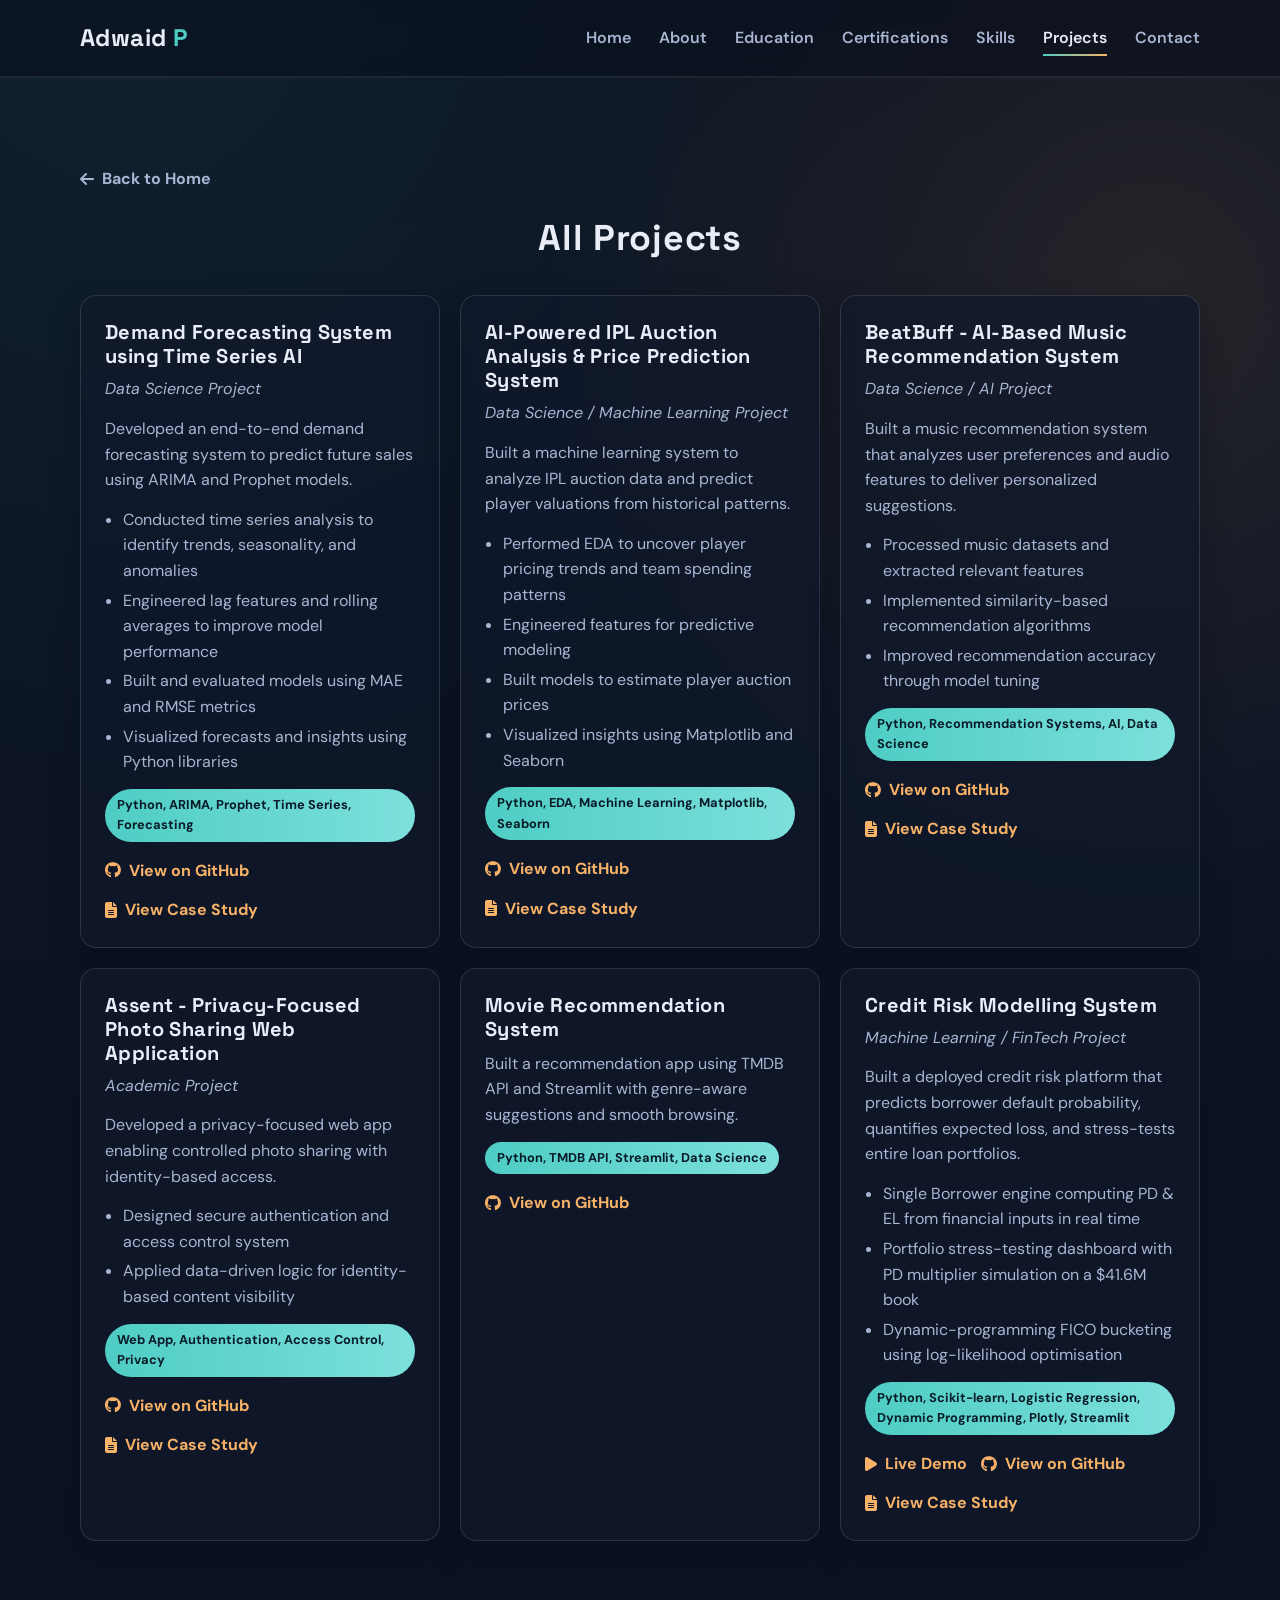
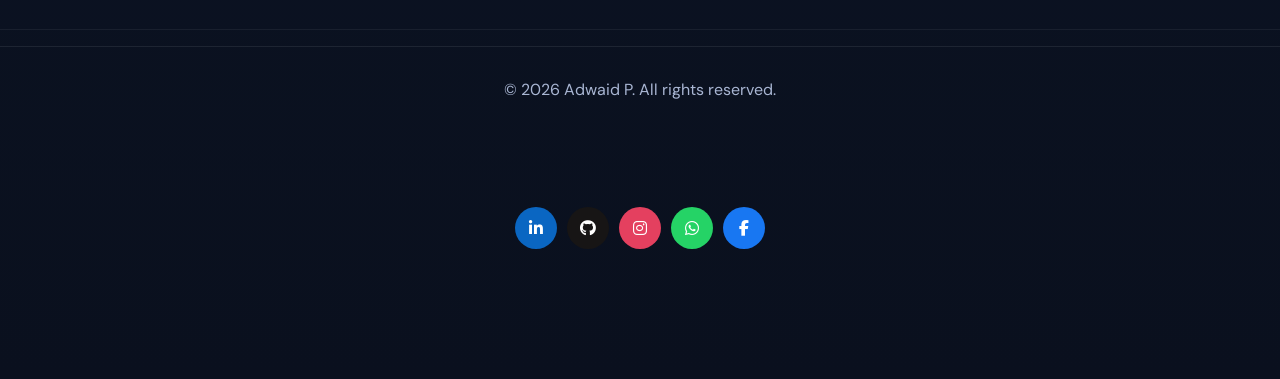
==== commit 32d3b076: "Update portfolio content, fix links, and update about section" ====
--- a/projects/index.html
+++ b/projects/index.html
@@ -142,7 +142,7 @@
                     </ul>
                     <span class="tech-tags">Web App, Authentication, Access Control, Privacy</span>
                     <div class="project-actions">
-                        <a href="https://github.com/adwaidp23/ipl-data-science-project" target="_blank" rel="noopener noreferrer" aria-label="View Assent project on GitHub">
+                        <a href="https://github.com/adwaidp23/Assent" target="_blank" rel="noopener noreferrer" aria-label="View Assent project on GitHub">
                             <i class="fab fa-github"></i> View on GitHub
                         </a>
                         <a href="assent.html" aria-label="View Assent case study">
@@ -150,18 +150,16 @@
                         </a>
                     </div>
                 </div>
-
-                <div class="project-card">
-                    <h3>Movie Recommendation System</h3>
-                    <p>Built a recommendation app using TMDB API and Streamlit with genre-aware suggestions and smooth browsing.</p>
 
                 <div class="project-card">
                     <h3>Movie Recommendation System</h3>
                     <p>Built a recommendation app using TMDB API and Streamlit with genre-aware suggestions and smooth browsing.</p>
                     <span class="tech-tags">Python, TMDB API, Streamlit, Data Science</span>
-                    <a href="https://github.com/adwaidp23/movie-recommendation" target="_blank" rel="noopener noreferrer" aria-label="View Movie Recommendation System project on GitHub">
-                        <i class="fab fa-github"></i> View on GitHub
-                    </a>
+                    <div class="project-actions">
+                        <a href="https://github.com/adwaidp23/movie-recommendation" target="_blank" rel="noopener noreferrer" aria-label="View Movie Recommendation System project on GitHub">
+                            <i class="fab fa-github"></i> View on GitHub
+                        </a>
+                    </div>
                 </div>
 
                 <div class="project-card">
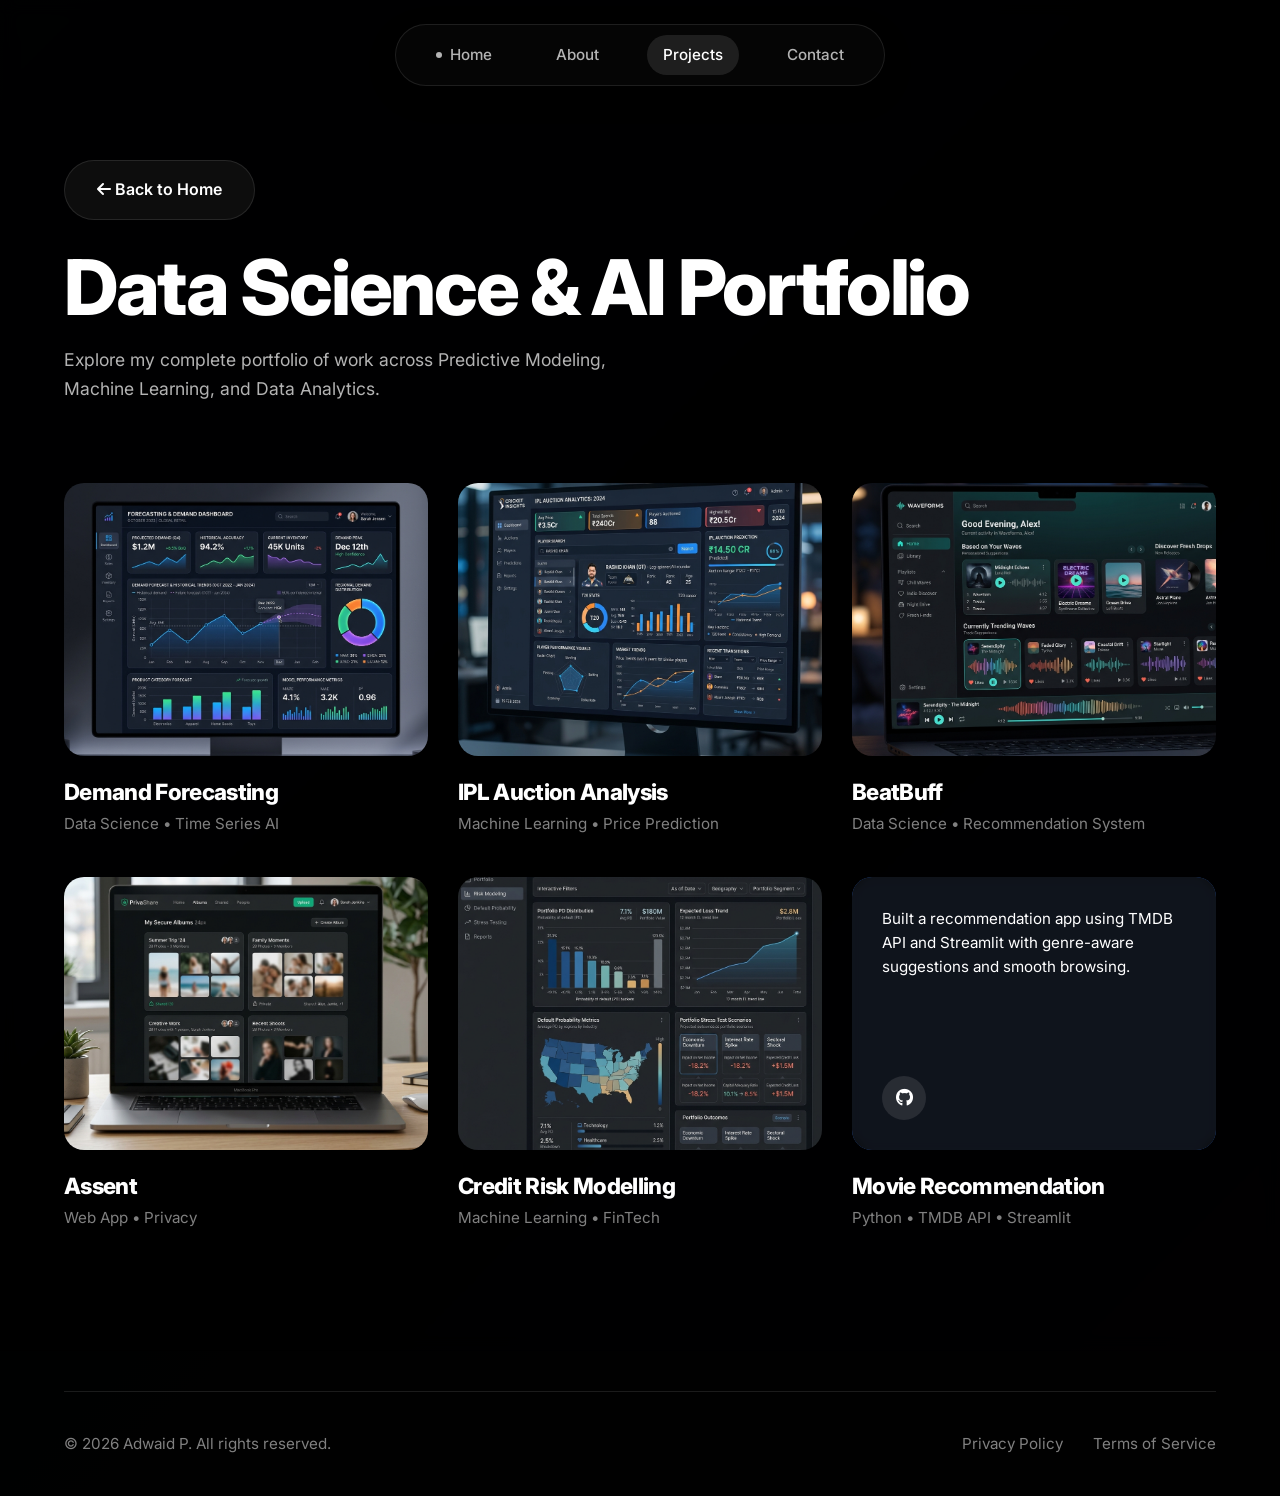
==== commit 22bf09da: "Beautified project case study pages and updated styles" ====
--- a/projects/index.html
+++ b/projects/index.html
@@ -1,217 +1,184 @@
 <!DOCTYPE html>
 <html lang="en">
-<head>
-    <meta charset="UTF-8" />
-    <meta name="viewport" content="width=device-width, initial-scale=1.0" />
-    <title>All Projects | Adwaid P</title>
+<head>
+    <meta charset="UTF-8" />
+    <meta name="viewport" content="width=device-width, initial-scale=1.0" />
+    <title>Data Science Projects | Machine Learning & EDA | Adwaid P</title>
 
     <link rel="preconnect" href="https://fonts.googleapis.com" />
     <link rel="preconnect" href="https://fonts.gstatic.com" crossorigin />
-    <link rel="preload" href="https://fonts.googleapis.com/css2?family=Space+Grotesk:wght@400;500;700&family=DM+Sans:wght@400;500;700&display=swap" as="style" onload="this.onload=null;this.rel='stylesheet'" />
-    <noscript><link rel="stylesheet" href="https://fonts.googleapis.com/css2?family=Space+Grotesk:wght@400;500;700&family=DM+Sans:wght@400;500;700&display=swap" /></noscript>
+    <link href="https://fonts.googleapis.com/css2?family=Inter:wght@300;400;500;600;700;800&display=swap" rel="stylesheet">
 
     <link rel="stylesheet" href="https://cdnjs.cloudflare.com/ajax/libs/font-awesome/6.4.0/css/all.min.css" crossorigin="anonymous" referrerpolicy="no-referrer" />
-    <link rel="stylesheet" href="../css/styles.css" />
+    <link rel="stylesheet" href="../css/styles.css" />
 
-    <meta name="description" content="Explore all the projects developed by Adwaid P in Data Science, AI, and Web Development." />
-    <meta name="keywords" content="Adwaid P Projects, Data Science Projects, AI Projects, Web Development Projects" />
-    <meta name="author" content="Adwaid P" />
-    <meta name="robots" content="index, follow, max-image-preview:large" />
-    <meta name="theme-color" content="#0b1220" />
-    <link rel="canonical" href="https://adwaidp23.github.io/portfolio/projects/" />
-    <meta property="og:title" content="All Projects | Adwaid P" />
-    <meta property="og:description" content="Explore all projects by Adwaid P across Data Science, AI, and Web Development." />
-    <meta property="og:image" content="https://adwaidp23.github.io/portfolio/assets/profile.jpeg" />
-    <meta property="og:url" content="https://adwaidp23.github.io/portfolio/projects/" />
-    <meta property="og:type" content="website" />
-    <meta property="og:locale" content="en_US" />
-    <meta name="twitter:card" content="summary_large_image" />
-    <meta name="twitter:title" content="All Projects | Adwaid P" />
-    <meta name="twitter:description" content="Complete project portfolio by Adwaid P." />
-    <meta name="twitter:image" content="https://adwaidp23.github.io/portfolio/assets/profile.jpeg" />
-    <script type="application/ld+json">
-    {
-      "@context": "https://schema.org",
-      "@type": "CollectionPage",
-      "name": "All Projects | Adwaid P",
-      "url": "https://adwaidp23.github.io/portfolio/projects/",
-      "description": "Project collection featuring Data Science, AI, and Web Development work by Adwaid P."
-    }
-    </script>
-</head>
-<body>
-    <a href="#main-content" class="skip-link">Skip to main content</a>
-    <header class="navbar">
-        <div class="container">
-            <h1 class="logo"><a href="../index.html">Adwaid <span>P</span></a></h1>
-            <nav aria-label="Main navigation">
-                <ul class="nav-menu" id="nav-menu">
-                    <li><a href="../index.html#home">Home</a></li>
-                    <li><a href="../index.html#about">About</a></li>
-                    <li><a href="../index.html#education">Education</a></li>
-                    <li><a href="../index.html#certifications">Certifications</a></li>
-                    <li><a href="../index.html#skills">Skills</a></li>
-                    <li><a href="../index.html#projects" class="active">Projects</a></li>
-                    <li><a href="../index.html#contact">Contact</a></li>
-                </ul>
-                <button class="nav-toggle" aria-controls="nav-menu" aria-expanded="false" aria-label="Toggle navigation">
-                    <span class="burger-icon"></span>
-                </button>
-            </nav>
-        </div>
+    <meta name="description" content="Explore data analytics projects by Adwaid P, featuring Time Series Forecasting, Exploratory Data Analysis (EDA), and Machine Learning models using Python." />
+    <meta name="keywords" content="Adwaid P Projects, Data Science Projects, Machine Learning, Data Analysis, Python, SQL, Power BI, EDA, Time Series Forecasting, Predictive Modeling" />
+    <meta name="author" content="Adwaid P" />
+    <meta name="robots" content="index, follow, max-image-preview:large" />
+    <meta name="theme-color" content="#0D0D0D" />
+    <link rel="canonical" href="https://adwaidp23.github.io/portfolio/projects/" />
+    
+    <meta property="og:title" content="Data Science Projects | Machine Learning & EDA | Adwaid P" />
+    <meta property="og:description" content="Explore data analytics projects by Adwaid P, featuring Time Series Forecasting, Exploratory Data Analysis (EDA), and Machine Learning models using Python." />
+    <meta property="og:image" content="https://adwaidp23.github.io/portfolio/assets/profile.jpeg" />
+    <meta property="og:url" content="https://adwaidp23.github.io/portfolio/projects/" />
+    <meta property="og:type" content="website" />
+    <meta property="og:locale" content="en_US" />
+    
+    <meta name="twitter:card" content="summary_large_image" />
+    <meta name="twitter:title" content="Data Science Projects | Machine Learning & EDA | Adwaid P" />
+    <meta name="twitter:description" content="Explore data analytics projects by Adwaid P, featuring Time Series Forecasting, EDA, and Machine Learning models using Python." />
+    <meta name="twitter:image" content="https://adwaidp23.github.io/portfolio/assets/profile.jpeg" />
+
+    <script type="application/ld+json">
+    {
+      "@context": "https://schema.org",
+      "@type": "CollectionPage",
+      "name": "Data Science & Machine Learning Projects by Adwaid P",
+      "url": "https://adwaidp23.github.io/portfolio/projects/",
+      "description": "Portfolio of Data Analysis, Machine Learning, and Predictive Modeling projects.",
+      "author": {
+        "@type": "Person",
+        "name": "Adwaid P"
+      }
+    }
+    </script>
+</head>
+<body class="bg-projects">
+    
+    <header class="navbar-wrapper">
+        <nav class="navbar" aria-label="Main navigation">
+            <ul class="nav-menu" id="nav-menu">
+                <li><a href="../index.html#home"><span class="nav-icon"></span> Home</a></li>
+                <li><a href="../index.html#about">About</a></li>
+                <li><a href="../index.html#projects" class="nav-active">Projects</a></li>
+                <li><a href="../index.html#contact">Contact</a></li>
+            </ul>
+            <button class="nav-toggle" aria-controls="nav-menu" aria-expanded="false" aria-label="Toggle navigation">
+                <span class="burger-icon"></span>
+            </button>
+        </nav>
     </header>
 
-    <main id="main-content">
-    <section id="full-projects" class="projects fade-in" aria-labelledby="all-projects-heading">
+    <main id="main-content">
+        <section class="projects-section bg-ink" style="padding-top: 160px; min-height: 100vh;">
+            <div class="container">
+                <div class="projects-header">
+                    <div class="projects-header-left">
+                        <a href="../index.html#projects" class="btn btn-ghost" style="margin-bottom: 30px; display: inline-block;"><i class="fas fa-arrow-left"></i> Back to Home</a>
+                        <h2 class="projects-title">Data Science & AI Portfolio</h2>
+                        <p class="projects-desc">Explore my complete portfolio of work across Predictive Modeling, Machine Learning, and Data Analytics.</p>
+                    </div>
+                </div>
+
+                <div class="projects-grid">
+                    <!-- Project 1 -->
+                    <div class="project-item">
+                        <div class="project-mockup">
+                            <img src="../assets/projects/demand_forecasting.png" alt="Demand Forecasting Dashboard" class="project-img">
+                            <div class="project-overlay">
+                                <p>Developed an end-to-end demand forecasting system to predict future sales using ARIMA and Prophet models.</p>
+                                <div class="project-links">
+                                    <a href="https://github.com/adwaidp23/Market-Data-Analytics" target="_blank" aria-label="GitHub"><i class="fab fa-github"></i></a>
+                                    <a href="demand-forecasting.html" aria-label="Case Study"><i class="fas fa-arrow-right"></i></a>
+                                </div>
+                            </div>
+                        </div>
+                        <h3 class="project-name">Demand Forecasting</h3>
+                        <p class="project-meta">Data Science • Time Series AI</p>
+                    </div>
+                    <!-- Project 2 -->
+                    <div class="project-item">
+                        <div class="project-mockup">
+                            <img src="../assets/projects/ipl_auction.png" alt="IPL Auction Analysis Dashboard" class="project-img">
+                            <div class="project-overlay">
+                                <p>Built a machine learning system to analyze IPL auction data, identify pricing patterns, and predict player valuations.</p>
+                                <div class="project-links">
+                                    <a href="https://github.com/adwaidp23/ipl-data-science-project" target="_blank" aria-label="GitHub"><i class="fab fa-github"></i></a>
+                                    <a href="ipl-auction-analysis.html" aria-label="Case Study"><i class="fas fa-arrow-right"></i></a>
+                                </div>
+                            </div>
+                        </div>
+                        <h3 class="project-name">IPL Auction Analysis</h3>
+                        <p class="project-meta">Machine Learning • Price Prediction</p>
+                    </div>
+                    <!-- Project 3 -->
+                    <div class="project-item">
+                        <div class="project-mockup">
+                            <img src="../assets/projects/beatbuff.png" alt="BeatBuff Music Recommendation System" class="project-img">
+                            <div class="project-overlay">
+                                <p>Built a recommendation system that analyzes user preferences and audio features to deliver personalized song suggestions.</p>
+                                <div class="project-links">
+                                    <a href="https://github.com/adwaidp23/BeatBuff" target="_blank" aria-label="GitHub"><i class="fab fa-github"></i></a>
+                                    <a href="beatbuff.html" aria-label="Case Study"><i class="fas fa-arrow-right"></i></a>
+                                </div>
+                            </div>
+                        </div>
+                        <h3 class="project-name">BeatBuff</h3>
+                        <p class="project-meta">Data Science • Recommendation System</p>
+                    </div>
+                    <!-- Project 4 -->
+                    <div class="project-item">
+                        <div class="project-mockup">
+                            <img src="../assets/projects/assent.png" alt="Assent Privacy Photo Sharing App" class="project-img">
+                            <div class="project-overlay">
+                                <p>Developed a privacy-focused web application enabling controlled photo sharing with identity-based access.</p>
+                                <div class="project-links">
+                                    <a href="https://github.com/adwaidp23/Assent" target="_blank" aria-label="GitHub"><i class="fab fa-github"></i></a>
+                                    <a href="assent.html" aria-label="Case Study"><i class="fas fa-arrow-right"></i></a>
+                                </div>
+                            </div>
+                        </div>
+                        <h3 class="project-name">Assent</h3>
+                        <p class="project-meta">Web App • Privacy</p>
+                    </div>
+                    <!-- Project 5 -->
+                    <div class="project-item">
+                        <div class="project-mockup">
+                            <img src="../assets/projects/credit_risk.png" alt="Credit Risk Modelling Dashboard" class="project-img">
+                            <div class="project-overlay">
+                                <p>Built a deployed credit risk platform that predicts borrower default probability and stress-tests loan portfolios.</p>
+                                <div class="project-links">
+                                    <a href="https://adwaidp23-credit-risk-modeling-app.streamlit.app/" target="_blank" aria-label="Live Demo"><i class="fas fa-play"></i></a>
+                                    <a href="https://github.com/adwaidp23/credit-risk-modeling" target="_blank" aria-label="GitHub"><i class="fab fa-github"></i></a>
+                                    <a href="credit-risk-modeling.html" aria-label="Case Study"><i class="fas fa-arrow-right"></i></a>
+                                </div>
+                            </div>
+                        </div>
+                        <h3 class="project-name">Credit Risk Modelling</h3>
+                        <p class="project-meta">Machine Learning • FinTech</p>
+                    </div>
+                    <!-- Project 6 (Movie Recommendation) -->
+                    <div class="project-item">
+                        <div class="project-mockup" style="background-color: #1e3c72;">
+                            <div class="project-overlay" style="opacity: 1;">
+                                <p>Built a recommendation app using TMDB API and Streamlit with genre-aware suggestions and smooth browsing.</p>
+                                <div class="project-links">
+                                    <a href="https://github.com/adwaidp23/movie-recommendation" target="_blank" aria-label="GitHub"><i class="fab fa-github"></i></a>
+                                </div>
+                            </div>
+                        </div>
+                        <h3 class="project-name">Movie Recommendation</h3>
+                        <p class="project-meta">Python • TMDB API • Streamlit</p>
+                    </div>
+                </div>
+            </div>
+        </section>
+    </main>
+
+    <footer class="site-footer bg-ink">
         <div class="container">
-            <div class="back-link-container">
-                <a href="../index.html#projects" class="back-btn" aria-label="Go back to the main portfolio projects section"><i class="fas fa-arrow-left"></i> Back to Home</a>
+            <div class="footer-bottom">
+                <p>&copy; <span id="current-year"></span> Adwaid P. All rights reserved.</p>
+                <div class="footer-links">
+                    <a href="#">Privacy Policy</a>
+                    <a href="#">Terms of Service</a>
+                </div>
             </div>
-            <h2 id="all-projects-heading">All Projects</h2>
+        </div>
+    </footer>
 
-            <div class="project-grid full-grid">
-                <div class="project-card">
-                    <h3>Demand Forecasting System using Time Series AI</h3>
-                    <p class="project-type">Data Science Project</p>
-                    <p>Developed an end-to-end demand forecasting system to predict future sales using ARIMA and Prophet models.</p>
-                    <ul class="project-points">
-                        <li>Conducted time series analysis to identify trends, seasonality, and anomalies</li>
-                        <li>Engineered lag features and rolling averages to improve model performance</li>
-                        <li>Built and evaluated models using MAE and RMSE metrics</li>
-                        <li>Visualized forecasts and insights using Python libraries</li>
-                    </ul>
-                    <span class="tech-tags">Python, ARIMA, Prophet, Time Series, Forecasting</span>
-                    <div class="project-actions">
-                        <a href="https://github.com/adwaidp23/Market-Data-Analytics" target="_blank" rel="noopener noreferrer" aria-label="View Demand Forecasting System project on GitHub">
-                            <i class="fab fa-github"></i> View on GitHub
-                        </a>
-                        <a href="demand-forecasting.html" aria-label="View demand forecasting case study">
-                            <i class="fas fa-file-lines"></i> View Case Study
-                        </a>
-                    </div>
-                </div>
-
-                <div class="project-card">
-                    <h3>AI-Powered IPL Auction Analysis &amp; Price Prediction System</h3>
-                    <p class="project-type">Data Science / Machine Learning Project</p>
-                    <p>Built a machine learning system to analyze IPL auction data and predict player valuations from historical patterns.</p>
-                    <ul class="project-points">
-                        <li>Performed EDA to uncover player pricing trends and team spending patterns</li>
-                        <li>Engineered features for predictive modeling</li>
-                        <li>Built models to estimate player auction prices</li>
-                        <li>Visualized insights using Matplotlib and Seaborn</li>
-                    </ul>
-                    <span class="tech-tags">Python, EDA, Machine Learning, Matplotlib, Seaborn</span>
-                    <div class="project-actions">
-                        <a href="https://github.com/adwaidp23/ipl-data-science-project" target="_blank" rel="noopener noreferrer" aria-label="View IPL data science project on GitHub">
-                            <i class="fab fa-github"></i> View on GitHub
-                        </a>
-                        <a href="ipl-auction-analysis.html" aria-label="View IPL auction analysis case study">
-                            <i class="fas fa-file-lines"></i> View Case Study
-                        </a>
-                    </div>
-                </div>
-
-                <div class="project-card">
-                    <h3>BeatBuff - AI-Based Music Recommendation System</h3>
-                    <p class="project-type">Data Science / AI Project</p>
-                    <p>Built a music recommendation system that analyzes user preferences and audio features to deliver personalized suggestions.</p>
-                    <ul class="project-points">
-                        <li>Processed music datasets and extracted relevant features</li>
-                        <li>Implemented similarity-based recommendation algorithms</li>
-                        <li>Improved recommendation accuracy through model tuning</li>
-                    </ul>
-                    <span class="tech-tags">Python, Recommendation Systems, AI, Data Science</span>
-                    <div class="project-actions">
-                        <a href="https://github.com/adwaidp23/BeatBuff" target="_blank" rel="noopener noreferrer" aria-label="View BeatBuff project on GitHub">
-                            <i class="fab fa-github"></i> View on GitHub
-                        </a>
-                        <a href="beatbuff.html" aria-label="View BeatBuff case study">
-                            <i class="fas fa-file-lines"></i> View Case Study
-                        </a>
-                    </div>
-                </div>
-
-                <div class="project-card">
-                    <h3>Assent - Privacy-Focused Photo Sharing Web Application</h3>
-                    <p class="project-type">Academic Project</p>
-                    <p>Developed a privacy-focused web app enabling controlled photo sharing with identity-based access.</p>
-                    <ul class="project-points">
-                        <li>Designed secure authentication and access control system</li>
-                        <li>Applied data-driven logic for identity-based content visibility</li>
-                    </ul>
-                    <span class="tech-tags">Web App, Authentication, Access Control, Privacy</span>
-                    <div class="project-actions">
-                        <a href="https://github.com/adwaidp23/Assent" target="_blank" rel="noopener noreferrer" aria-label="View Assent project on GitHub">
-                            <i class="fab fa-github"></i> View on GitHub
-                        </a>
-                        <a href="assent.html" aria-label="View Assent case study">
-                            <i class="fas fa-file-lines"></i> View Case Study
-                        </a>
-                    </div>
-                </div>
-
-                <div class="project-card">
-                    <h3>Movie Recommendation System</h3>
-                    <p>Built a recommendation app using TMDB API and Streamlit with genre-aware suggestions and smooth browsing.</p>
-                    <span class="tech-tags">Python, TMDB API, Streamlit, Data Science</span>
-                    <div class="project-actions">
-                        <a href="https://github.com/adwaidp23/movie-recommendation" target="_blank" rel="noopener noreferrer" aria-label="View Movie Recommendation System project on GitHub">
-                            <i class="fab fa-github"></i> View on GitHub
-                        </a>
-                    </div>
-                </div>
-
-                <div class="project-card">
-                    <h3>Credit Risk Modelling System</h3>
-                    <p class="project-type">Machine Learning / FinTech Project</p>
-                    <p>Built a deployed credit risk platform that predicts borrower default probability, quantifies expected loss, and stress-tests entire loan portfolios.</p>
-                    <ul class="project-points">
-                        <li>Single Borrower engine computing PD &amp; EL from financial inputs in real time</li>
-                        <li>Portfolio stress-testing dashboard with PD multiplier simulation on a $41.6M book</li>
-                        <li>Dynamic-programming FICO bucketing using log-likelihood optimisation</li>
-                    </ul>
-                    <span class="tech-tags">Python, Scikit-learn, Logistic Regression, Dynamic Programming, Plotly, Streamlit</span>
-                    <div class="project-actions">
-                        <a href="https://adwaidp23-credit-risk-modeling-app.streamlit.app/" target="_blank" rel="noopener noreferrer" aria-label="View Credit Risk Modelling live demo">
-                            <i class="fas fa-play"></i> Live Demo
-                        </a>
-                        <a href="https://github.com/adwaidp23/credit-risk-modeling" target="_blank" rel="noopener noreferrer" aria-label="View Credit Risk Modelling on GitHub">
-                            <i class="fab fa-github"></i> View on GitHub
-                        </a>
-                        <a href="credit-risk-modeling.html" aria-label="View credit risk modelling case study">
-                            <i class="fas fa-file-lines"></i> View Case Study
-                        </a>
-                    </div>
-                </div>
-            </div>
-        </div>
-    </section>
-    </main>
-
-    <footer class="footer" aria-label="Social media links and copyright information">
-        <div class="container">
-            <p>&copy; <span id="current-year-full"></span> Adwaid P. All rights reserved.</p>
-            <section class="social-buttons" aria-label="Connect with Adwaid P on social media">
-                <a href="https://www.linkedin.com/in/adwaid-p-98354a322/" class="social-btn linkedin" target="_blank" rel="noopener noreferrer" aria-label="LinkedIn">
-                    <i class="fab fa-linkedin-in"></i>
-                </a>
-                <a href="https://github.com/adwaidp23" class="social-btn github" target="_blank" rel="noopener noreferrer" aria-label="GitHub">
-                    <i class="fab fa-github"></i>
-                </a>
-                <a href="https://instagram.com/a_dwai_d" class="social-btn instagram" target="_blank" rel="noopener noreferrer" aria-label="Instagram">
-                    <i class="fab fa-instagram"></i>
-                </a>
-                <a href="https://wa.me/918075801015" class="social-btn whatsapp" target="_blank" rel="noopener noreferrer" aria-label="WhatsApp">
-                    <i class="fab fa-whatsapp"></i>
-                </a>
-                <a href="https://facebook.com/adwaidp" class="social-btn facebook" target="_blank" rel="noopener noreferrer" aria-label="Facebook">
-                    <i class="fab fa-facebook-f"></i>
-                </a>
-            </section>
-        </div>
-    </footer>
-
-    <script src="../js/script.js"></script>
-</body>
-</html>
+    <script src="../js/script.js"></script>
+</body>
+</html>
--- a/css/styles.css
+++ b/css/styles.css
@@ -1,19 +1,16 @@
 :root {
-    --bg: #0b1220;
-    --bg-soft: #111b2f;
-    --surface: rgba(16, 25, 44, 0.7);
-    --surface-solid: #14203a;
-    --text: #e8edf8;
-    --muted: #a9b6d3;
-    --primary: #4ecdc4;
-    --primary-strong: #2fa89f;
-    --accent: #f7b267;
-    --ring: rgba(78, 205, 196, 0.35);
-    --danger: #ff6b6b;
-    --radius: 16px;
-    --shadow: 0 20px 45px rgba(4, 9, 20, 0.45);
-    --shadow-soft: 0 12px 30px rgba(4, 9, 20, 0.28);
-    --transition: 0.25s ease;
+    --bg-cream: rgba(253, 251, 243, 0.75);
+    --bg-ink: rgba(0, 0, 0, 0.95);
+    --accent-yellow: #F5D908;
+    --card-gray: rgba(241, 240, 236, 0.7);
+    
+    --text-ink: #0D0D0D;
+    --text-muted: #666666;
+    --text-white: #FFFFFF;
+    
+    --radius-pill: 999px;
+    --radius-card: 20px;
+    --transition: 0.3s ease;
 }
 
 * {
@@ -27,1044 +24,1305 @@
 }
 
 body {
-    background:
-        radial-gradient(circle at 10% 0%, rgba(78, 205, 196, 0.15), transparent 35%),
-        radial-gradient(circle at 90% 15%, rgba(247, 178, 103, 0.2), transparent 30%),
-        linear-gradient(180deg, #0b1220 0%, #0c1526 35%, #0a101e 100%);
-    color: var(--text);
-    font-family: "DM Sans", sans-serif;
+    background-color: #FDFBF3;
+    color: var(--text-ink);
+    font-family: "Inter", sans-serif;
     line-height: 1.6;
-    min-height: 100vh;
     -webkit-font-smoothing: antialiased;
-    -moz-osx-font-smoothing: grayscale;
-}
-
-.skip-link {
-    position: absolute;
-    left: -9999px;
-    top: 8px;
-    z-index: 2000;
-    background: #ffffff;
-    color: #0b1220;
-    font-weight: 700;
-    padding: 10px 14px;
-    border-radius: 8px;
-}
-
-.skip-link:focus {
-    left: 12px;
 }
 
 .container {
-    width: min(1120px, 92vw);
+    width: min(1200px, 90vw);
     margin: 0 auto;
 }
 
 section {
-    padding: 88px 0;
-}
-
-section[id] {
-    scroll-margin-top: 92px;
-}
-
-h1,
-h2,
-h3,
-h4 {
-    font-family: "Space Grotesk", sans-serif;
-    letter-spacing: 0.02em;
-    line-height: 1.2;
-}
-
-h2 {
-    font-size: clamp(2rem, 2.8vw, 2.8rem);
-    margin-bottom: 40px;
-    text-align: center;
+    padding: 100px 0;
+    backdrop-filter: blur(8px);
+    -webkit-backdrop-filter: blur(8px);
+    background-color: var(--bg-cream);
+}
+
+#bgCanvas {
+    position: fixed;
+    top: 0;
+    left: 0;
+    width: 100vw;
+    height: 100vh;
+    z-index: -1;
+    pointer-events: none;
+}
+
+h1, h2, h3, h4, h5, h6 {
+    font-family: "Inter", sans-serif;
+    font-weight: 800;
+    line-height: 1.1;
+    letter-spacing: -0.03em;
+    color: var(--text-ink);
 }
 
 a {
     color: inherit;
     text-decoration: none;
-}
-
-a:focus-visible,
-button:focus-visible,
-input:focus-visible,
-textarea:focus-visible {
-    outline: 3px solid rgba(78, 205, 196, 0.75);
-    outline-offset: 2px;
+    transition: var(--transition);
 }
 
 .visually-hidden {
+    position: absolute; width: 1px; height: 1px; padding: 0;
+    margin: -1px; overflow: hidden; clip: rect(0,0,0,0); border: 0;
+}
+
+/* Utilities */
+.bg-ink { background-color: var(--bg-ink); color: var(--text-white); }
+.bg-projects {
+    background: linear-gradient(135deg, #0f131f 0%, #080a0f 50%, #16101c 100%);
+    color: var(--text-white);
+    min-height: 100vh;
+}
+.text-yellow { color: var(--accent-yellow); }
+
+
+
+.eyebrow {
+    font-size: 0.85rem;
+    text-transform: uppercase;
+    letter-spacing: 0.1em;
+    font-weight: 600;
+    margin-bottom: 20px;
+    display: inline-block;
+}
+
+.btn {
+    display: inline-flex;
+    align-items: center;
+    justify-content: center;
+    padding: 16px 32px;
+    border-radius: var(--radius-pill);
+    font-weight: 600;
+    font-size: 1rem;
+    cursor: pointer;
+    transition: var(--transition);
+    border: none;
+}
+
+.btn-primary {
+    background-color: var(--bg-ink);
+    color: var(--text-white);
+}
+
+.btn-primary:hover {
+    transform: translateY(-2px);
+    background-color: #222;
+}
+
+.btn-premium {
+    background: linear-gradient(135deg, var(--accent-yellow) 0%, #ff8c00 100%);
+    color: #0b1220;
+    box-shadow: 0 4px 15px rgba(245, 217, 8, 0.4);
+    border: 1px solid transparent;
+    position: relative;
+    overflow: hidden;
+    z-index: 1;
+    font-weight: 700;
+    white-space: nowrap;
+    display: inline-flex;
+    align-items: center;
+    justify-content: center;
+}
+
+.btn-premium::before {
+    content: '';
     position: absolute;
-    width: 1px;
-    height: 1px;
-    margin: -1px;
-    padding: 0;
-    overflow: hidden;
-    clip: rect(0, 0, 0, 0);
-    border: 0;
+    top: 0;
+    left: 0;
+    width: 100%;
+    height: 100%;
+    background: linear-gradient(135deg, #ff8c00 0%, var(--accent-yellow) 100%);
+    z-index: -1;
+    transition: opacity 0.4s ease;
+    opacity: 0;
+}
+
+.btn-premium:hover {
+    transform: translateY(-3px) scale(1.02);
+    box-shadow: 0 8px 25px rgba(245, 217, 8, 0.6);
+    color: #0b1220;
+}
+
+.btn-premium:hover::before {
+    opacity: 1;
+}
+
+.btn-ghost {
+    background-color: rgba(255, 255, 255, 0.05);
+    color: var(--text-white);
+    border: 1px solid rgba(255, 255, 255, 0.1);
+    backdrop-filter: blur(10px);
+    -webkit-backdrop-filter: blur(10px);
+}
+
+.btn-ghost:hover {
+    background-color: rgba(255, 255, 255, 0.1);
+    border-color: rgba(255, 255, 255, 0.2);
+    transform: translateY(-2px);
+    color: var(--text-white);
+}
+
+/* =========================================================================
+   NAVBAR
+   ========================================================================= */
+.navbar-wrapper {
+    position: fixed;
+    top: 24px;
+    left: 0;
+    width: 100%;
+    z-index: 1000;
+    display: flex;
+    justify-content: center;
+    transition: top 0.4s ease;
+}
+
+.navbar-wrapper.scrolled {
+    top: 10px;
 }
 
 .navbar {
-    position: sticky;
-    top: 0;
-    z-index: 1000;
+    background: rgba(13, 13, 13, 0.4);
     backdrop-filter: blur(12px);
-    background: rgba(10, 16, 30, 0.78);
-    border-bottom: 1px solid rgba(255, 255, 255, 0.08);
-}
-
-.navbar .container {
-    display: flex;
-    justify-content: space-between;
-    align-items: center;
-    min-height: 76px;
-}
-
-.logo {
-    font-size: 1.5rem;
-}
-
-.logo span {
-    color: var(--primary);
+    -webkit-backdrop-filter: blur(12px);
+    border: 1px solid rgba(255, 255, 255, 0.1);
+    color: var(--text-white);
+    border-radius: var(--radius-pill);
+    padding: 10px 24px;
+    display: flex;
+    align-items: center;
+    justify-content: center;
+    box-shadow: 0 10px 30px rgba(0,0,0,0.15);
+    transition: padding 0.4s ease, background 0.4s ease, border-color 0.4s ease, box-shadow 0.4s ease;
+}
+
+.navbar-wrapper.scrolled .navbar {
+    padding: 6px 20px;
+    background: rgba(0, 0, 0, 0.6);
+    border-color: rgba(255, 255, 255, 0.2);
+    box-shadow: 0 10px 30px rgba(0,0,0,0.4);
 }
 
 .nav-menu {
     list-style: none;
     display: flex;
-    gap: 28px;
+    gap: 32px;
     align-items: center;
 }
 
 .nav-menu a {
-    color: var(--muted);
+    color: rgba(255, 255, 255, 0.7);
+    font-weight: 500;
+    font-size: 0.95rem;
+    display: flex;
+    align-items: center;
+    gap: 8px;
+    padding: 8px 16px;
+    border-radius: var(--radius-pill);
+    transition: var(--transition);
+    position: relative;
+}
+
+
+
+.nav-menu a:hover {
+    color: var(--text-white);
+    background: rgba(255, 255, 255, 0.05);
+}
+
+.nav-menu a.active {
+    background: rgba(255, 255, 255, 0.1);
+    color: var(--text-white);
+}
+
+.nav-icon {
+    display: inline-block;
+    width: 6px;
+    height: 6px;
+    background-color: currentColor;
+    border-radius: 50%;
+    transition: var(--transition);
+}
+
+.nav-menu a.active .nav-icon {
+    box-shadow: 0 0 8px rgba(255, 255, 255, 0.5);
+}
+
+.nav-toggle {
+    display: none;
+    background: transparent;
+    border: none;
+    color: white;
+    font-size: 1.5rem;
+    cursor: pointer;
+}
+
+/* =========================================================================
+   HERO SECTION
+   ========================================================================= */
+.hero {
+    position: relative;
+    min-height: 100vh;
+    display: flex;
+    align-items: center;
+    padding-top: 140px;
+    padding-bottom: 60px;
+    overflow: hidden;
+}
+
+.hero-glow {
+    position: absolute;
+    top: 50%;
+    left: 50%;
+    transform: translate(-50%, -50%);
+    width: 60vw;
+    height: 60vw;
+    max-width: 800px;
+    max-height: 800px;
+    background: radial-gradient(circle, var(--accent-yellow) 0%, transparent 60%);
+    opacity: 0.35;
+    z-index: 0;
+    pointer-events: none;
+}
+
+.hero-container {
+    position: relative;
+    z-index: 1;
+    display: flex;
+    flex-direction: column;
+    height: 100%;
+}
+
+.hero-title {
+    font-size: clamp(4rem, 15vw, 15rem);
+    text-align: center;
+    letter-spacing: -0.05em;
+    line-height: 0.85;
+    margin-bottom: 20px;
+    position: relative;
+    white-space: nowrap;
+}
+
+.superscript {
+    font-size: clamp(1.5rem, 4vw, 4rem);
+    position: absolute;
+    top: -0.1em;
+    font-weight: 500;
+    margin-left: 8px;
+}
+
+.hero-intro-strip {
+    display: flex;
+    justify-content: space-between;
+    margin: 0 auto 60px;
+    width: 100%;
+    max-width: 800px;
+    font-size: 1.1rem;
+    font-weight: 400;
+    color: rgba(0, 0, 0, 0.7);
+    line-height: 1.6;
+}
+
+.hero-intro-left {
+    text-align: left;
+}
+
+.hero-intro-left p,
+.hero-intro-right p {
+    margin: 0;
+}
+
+.hero-intro-right {
+    text-align: right;
+}
+
+
+
+.hero-bottom-corners {
+    display: flex;
+    justify-content: space-between;
+    margin-top: 40px;
+    font-size: 0.9rem;
+    font-weight: 600;
+    color: var(--text-ink);
+}
+
+/* =========================================================================
+   RESPONSIVE
+   ========================================================================= */
+@media (max-width: 768px) {
+    .nav-toggle {
+        display: block;
+    }
+    .nav-menu {
+        display: none;
+    }
+    
+    .hero-intro-strip {
+        flex-direction: column;
+        gap: 20px;
+        text-align: center;
+    }
+    .hero-intro-right {
+        text-align: center;
+    }
+}
+
+/* =========================================================================
+   ABOUT SECTION
+   ========================================================================= */
+.about {
+    background-color: var(--bg-cream);
+    padding: 100px 0;
+}
+
+.about-layout {
+    display: grid;
+    grid-template-columns: 1fr 1fr;
+    gap: 60px;
+    align-items: start;
+}
+
+.about-left {
+    position: sticky;
+    top: 120px;
+}
+
+.about-heading {
+    font-size: clamp(2.5rem, 5vw, 4rem);
+    line-height: 1.05;
+    max-width: 15ch;
+}
+
+.about-img {
+    width: 100%;
+    max-height: 450px;
+    object-fit: cover;
+    object-position: center 15%;
+    border-radius: var(--radius-card);
+    margin-bottom: 40px;
+    box-shadow: 0 20px 40px rgba(0,0,0,0.08);
+}
+
+.about-bio {
+    color: var(--text-muted);
+    font-size: 1.1rem;
+    line-height: 1.7;
+}
+
+.about-bio p {
+    margin-bottom: 20px;
+}
+
+/* =========================================================================
+   PERSONAL DETAILS
+   ========================================================================= */
+.details-section {
+    background-color: var(--bg-cream);
+    padding: 0 0 100px;
+}
+
+.info-card {
+    display: grid;
+    grid-template-columns: repeat(auto-fit, minmax(200px, 1fr));
+    gap: 30px;
+    background: #fff;
+    padding: 40px;
+    border-radius: var(--radius-card);
+    box-shadow: 0 20px 40px rgba(0,0,0,0.04);
+    border: 1px solid rgba(0,0,0,0.03);
+}
+
+.info-item {
+    display: flex;
+    flex-direction: column;
+    gap: 8px;
+    min-width: 0;
+}
+
+.info-label {
+    font-size: 0.85rem;
+    text-transform: uppercase;
+    letter-spacing: 0.05em;
+    color: var(--text-muted);
+    font-weight: 600;
+}
+
+.info-value {
+    font-size: 1.1rem;
+    font-weight: 600;
+    color: var(--text-ink);
+    word-break: break-word;
+    overflow-wrap: anywhere;
+}
+
+.info-value a {
+    color: var(--text-ink);
+    text-decoration: none;
+    transition: var(--transition);
+    word-break: break-all;
+}
+
+.info-value a:hover {
+    color: var(--accent-yellow);
+}
+
+/* =========================================================================
+   FEATURES (SKILLS)
+   ========================================================================= */
+.features {
+    background-color: var(--bg-cream);
+    padding: 100px 0;
+}
+
+.features-header {
+    display: grid;
+    grid-template-columns: 1fr 1fr;
+    gap: 40px;
+    margin-bottom: 60px;
+    align-items: flex-end;
+}
+
+.features-title {
+    font-size: clamp(2rem, 4vw, 3.5rem);
+    line-height: 1.1;
+    max-width: 16ch;
+}
+
+.features-desc {
+    color: var(--text-muted);
+    font-size: 1.1rem;
+    max-width: 40ch;
+}
+
+.features-grid {
+    display: grid;
+    grid-template-columns: repeat(3, 1fr);
+    gap: 24px;
+}
+
+.feature-card {
+    background-color: var(--card-gray);
+    border-radius: var(--radius-card);
+    padding: 40px 30px;
+    transition: var(--transition);
+}
+
+.feature-card:hover {
+    transform: translateY(-5px);
+}
+
+.feature-icon {
+    width: 48px;
+    height: 48px;
+    background-color: var(--accent-yellow);
+    border-radius: 50%;
+    margin-bottom: 24px;
+    display: flex;
+    align-items: center;
+    justify-content: center;
+    font-size: 1.2rem;
+    color: var(--text-ink);
+}
+
+.feature-card h3 {
+    font-size: 1.3rem;
+    margin-bottom: 12px;
+}
+
+.feature-card p {
+    color: var(--text-muted);
+    font-size: 0.95rem;
+    line-height: 1.6;
+}
+
+/* =========================================================================
+   EDUCATION & CERTIFICATIONS (MINIMAL & BEAUTIFIED)
+   ========================================================================= */
+.ed-cert-section {
+    padding: 80px 0;
+}
+
+.ed-cert-grid {
+    display: grid;
+    grid-template-columns: 1fr 1fr;
+    gap: 50px;
+}
+
+@media (max-width: 980px) {
+    .ed-cert-grid {
+        grid-template-columns: 1fr;
+    }
+}
+
+.ed-cert-heading {
+    font-size: clamp(1.8rem, 3vw, 2.2rem);
+    margin-bottom: 30px;
+    color: var(--text-white);
+}
+
+.ed-cert-section .eyebrow {
+    margin-bottom: 12px;
+}
+
+/* Minimal Timeline */
+.minimal-timeline {
+    position: relative;
+    padding-left: 20px;
+}
+.minimal-timeline::before {
+    content: '';
+    position: absolute;
+    left: 0;
+    top: 8px;
+    bottom: 0;
+    width: 1px;
+    background: rgba(255, 255, 255, 0.15);
+}
+
+.timeline-item {
+    position: relative;
+    margin-bottom: 25px;
+}
+
+.timeline-dot {
+    position: absolute;
+    left: -23.5px;
+    top: 14px;
+    width: 8px;
+    height: 8px;
+    border-radius: 50%;
+    background: var(--accent-yellow);
+    box-shadow: 0 0 8px var(--accent-yellow);
+    z-index: 2;
+}
+
+.minimal-card {
+    padding: 20px;
+    border-radius: 12px;
+    transition: transform 0.3s ease, border-color 0.3s ease;
+}
+.minimal-card:hover {
+    transform: translateX(5px);
+    border-color: rgba(255, 255, 255, 0.4) !important;
+}
+
+.timeline-year {
+    color: var(--accent-yellow);
+    font-weight: 500;
+    font-size: 0.85rem;
+    display: block;
+    margin-bottom: 6px;
+    letter-spacing: 0.05em;
+}
+
+.timeline-title {
+    font-size: 1.15rem;
+    margin-bottom: 4px;
+    color: var(--text-white);
+}
+
+.timeline-subtitle {
+    color: rgba(255, 255, 255, 0.6);
+    font-size: 0.95rem;
+    margin-bottom: 0;
+}
+
+/* Minimal Certifications */
+.minimal-list {
+    display: flex;
+    flex-direction: column;
+    gap: 16px;
+}
+
+.minimal-cert {
+    display: flex;
+    align-items: center;
+    justify-content: space-between;
+    padding: 16px 20px;
+    border-radius: 12px;
+    text-decoration: none;
+    transition: transform 0.3s ease, background 0.3s ease, border-color 0.3s ease;
+}
+
+.minimal-cert:hover {
+    transform: translateX(5px);
+    border-color: rgba(255, 255, 255, 0.4) !important;
+    background: rgba(255, 255, 255, 0.08) !important;
+}
+
+.cert-info h3 {
+    font-size: 1.05rem;
+    margin-bottom: 4px;
+    color: var(--text-white);
+    transition: color 0.3s ease;
+}
+
+.minimal-cert:hover .cert-info h3 {
+    color: var(--accent-yellow);
+}
+
+.cert-issuer {
+    color: rgba(255, 255, 255, 0.5);
+    font-size: 0.85rem;
+    margin: 0;
+}
+
+.cert-arrow {
+    color: rgba(255, 255, 255, 0.3);
+    font-size: 1rem;
+    transition: color 0.3s ease, transform 0.3s ease;
+}
+
+.minimal-cert:hover .cert-arrow {
+    color: var(--accent-yellow);
+    transform: translateX(4px);
+}
+
+/* =========================================================================
+   PROJECTS SECTION
+   ========================================================================= */
+.projects-section {
+    padding: 120px 0;
+    color: var(--text-white);
+}
+
+.projects-header {
+    display: flex;
+    justify-content: space-between;
+    align-items: flex-start;
+    margin-bottom: 80px;
+    gap: 40px;
+}
+
+.projects-title {
+    font-size: clamp(3rem, 6vw, 5rem);
+    line-height: 1;
+    margin-bottom: 20px;
+    letter-spacing: -0.03em;
+    color: var(--text-white);
+}
+
+.projects-desc {
+    color: rgba(255, 255, 255, 0.7);
+    font-size: 1.1rem;
+    max-width: 50ch;
+}
+
+.btn-yellow {
+    background-color: var(--accent-yellow);
+    color: var(--text-ink);
+    border-radius: var(--radius-pill);
+    padding: 14px 28px;
+    font-weight: 600;
+    text-decoration: none;
+    display: inline-block;
+    transition: var(--transition);
+}
+
+.btn-yellow:hover {
+    transform: translateY(-2px);
+    box-shadow: 0 4px 12px rgba(245, 217, 8, 0.3);
+}
+
+.projects-grid {
+    display: grid;
+    grid-template-columns: repeat(3, 1fr);
+    gap: 40px 30px;
+}
+
+.project-item {
+    display: flex;
+    flex-direction: column;
+}
+
+.project-mockup {
+    width: 100%;
+    aspect-ratio: 4 / 3;
+    border-radius: var(--radius-card);
+    margin-bottom: 24px;
+    position: relative;
+    overflow: hidden;
+    background-color: #222;
+}
+
+.project-img {
+    width: 100%;
+    height: 100%;
+    object-fit: cover;
+    display: block;
+    transition: transform 0.5s ease;
+}
+
+.project-mockup:hover .project-img {
+    transform: scale(1.05);
+}
+
+.project-overlay {
+    position: absolute;
+    inset: 0;
+    background: rgba(13, 13, 13, 0.85);
+    backdrop-filter: blur(4px);
+    padding: 30px;
+    display: flex;
+    flex-direction: column;
+    justify-content: space-between;
+    opacity: 0;
+    transition: var(--transition);
+}
+
+.project-mockup:hover .project-overlay {
+    opacity: 1;
+}
+
+.project-overlay p {
+    color: var(--text-white);
+    font-size: 0.95rem;
+    line-height: 1.6;
+}
+
+.project-links {
+    display: flex;
+    gap: 16px;
+}
+
+.project-links a {
+    width: 44px;
+    height: 44px;
+    border-radius: 50%;
+    background: rgba(255, 255, 255, 0.1);
+    color: var(--text-white);
+    display: flex;
+    align-items: center;
+    justify-content: center;
+    font-size: 1.1rem;
+    transition: var(--transition);
+}
+
+.project-links a:hover {
+    background: var(--accent-yellow);
+    color: var(--text-ink);
+}
+
+.project-name {
+    font-size: 1.4rem;
+    margin-bottom: 8px;
+    color: var(--text-white);
+}
+
+.project-meta {
+    color: rgba(255, 255, 255, 0.5);
+    font-size: 0.95rem;
+}
+
+/* =========================================================================
+   CONTACT MINIMAL
+   ========================================================================= */
+.contact-minimal {
+    padding: 100px 0 60px;
+    color: var(--text-white);
+    background-color: #151515;
+    border-top: 1px solid rgba(255, 255, 255, 0.05);
+}
+
+.contact-minimal-layout {
+    display: flex;
+    justify-content: space-between;
+    align-items: flex-start;
+    gap: 60px;
+}
+
+.contact-minimal-left {
+    max-width: 500px;
+}
+
+.contact-minimal-heading {
+    font-family: inherit;
+    font-size: clamp(3rem, 5vw, 4.5rem);
+    font-weight: 500;
+    line-height: 1;
+    letter-spacing: -0.04em;
+    margin-bottom: 24px;
+}
+
+.contact-minimal-desc {
+    color: rgba(255, 255, 255, 0.7);
+    font-size: 1.1rem;
+    line-height: 1.6;
+    margin-bottom: 40px;
+}
+
+.contact-minimal-email-row {
+    display: flex;
+    align-items: center;
+    flex-wrap: wrap;
+    gap: 20px;
+}
+
+.contact-minimal-email {
+    font-size: 1.1rem;
+    font-weight: 500;
+}
+
+.btn-copy {
+    background-color: var(--text-white);
+    color: var(--bg-ink);
+    border: none;
+    border-radius: var(--radius-pill);
+    padding: 10px 24px;
+    font-size: 1rem;
+    font-weight: 600;
+    cursor: pointer;
+    transition: var(--transition);
+}
+
+.btn-copy:hover {
+    background-color: var(--accent-yellow);
+}
+
+.contact-minimal-right {
+    display: flex;
+    gap: 24px;
+    margin-top: 10px;
+}
+
+.contact-minimal-right a {
+    color: rgba(255, 255, 255, 0.8);
+    font-size: 1.1rem;
+    font-weight: 500;
+    text-decoration: none;
+    transition: var(--transition);
+}
+
+.contact-minimal-right a:hover {
+    color: var(--accent-yellow);
+}
+
+/* =========================================================================
+   FOOTER
+   ========================================================================= */
+.site-footer {
+    padding: 40px 0;
+    color: rgba(255, 255, 255, 0.5);
+    font-size: 0.95rem;
+}
+
+.footer-bottom {
+    display: flex;
+    justify-content: space-between;
+    align-items: center;
+    border-top: 1px solid rgba(255, 255, 255, 0.1);
+    padding-top: 40px;
+}
+
+.footer-links {
+    display: flex;
+    gap: 30px;
+}
+
+.footer-links a {
+    color: inherit;
+    text-decoration: none;
+    transition: var(--transition);
+}
+
+.footer-links a:hover {
+    color: var(--text-white);
+}
+
+/* =========================================================================
+   CASE STUDY (BEAUTIFIED)
+   ========================================================================= */
+.case-study-section {
+    padding: 160px 0 80px;
+    background: linear-gradient(to bottom, var(--bg-ink), #0a0a0a);
+    color: var(--text-white);
+    min-height: 100vh;
+}
+
+.case-study-header-layout {
+    display: grid;
+    grid-template-columns: 1fr 1fr;
+    gap: 60px;
+    align-items: center;
+    margin-bottom: 80px;
+}
+
+.case-study-hero {
+    /* Left column */
+}
+
+.case-study-title {
+    font-size: clamp(2.5rem, 5vw, 4.5rem);
+    line-height: 1.1;
+    margin-bottom: 24px;
+    letter-spacing: -0.03em;
+    background: linear-gradient(to right, #fff, #bbb);
+    -webkit-background-clip: text;
+    -webkit-text-fill-color: transparent;
+}
+
+.case-study-meta {
+    display: flex;
+    flex-wrap: wrap;
+    gap: 16px;
+    margin-bottom: 40px;
+    color: rgba(255, 255, 255, 0.7);
+    font-size: 1rem;
+    font-weight: 500;
+}
+
+.case-study-meta span {
+    padding: 6px 16px;
+    background: rgba(255, 255, 255, 0.05);
+    border: 1px solid rgba(255, 255, 255, 0.1);
+    border-radius: var(--radius-pill);
+}
+
+.case-study-image-wrapper {
+    position: relative;
+    border-radius: var(--radius-card);
+    padding: 12px;
+    background: rgba(255, 255, 255, 0.03);
+    border: 1px solid rgba(255, 255, 255, 0.05);
+    box-shadow: 0 30px 60px rgba(0, 0, 0, 0.6);
+}
+
+.case-study-image-wrapper::before {
+    content: '';
+    position: absolute;
+    inset: -1px;
+    background: linear-gradient(135deg, var(--accent-yellow), transparent, rgba(255, 255, 255, 0.1));
+    z-index: -1;
+    border-radius: inherit;
+    opacity: 0.5;
+}
+
+.case-study-image {
+    width: 100%;
+    height: auto;
+    display: block;
+    border-radius: 12px;
+    box-shadow: inset 0 0 0 1px rgba(255, 255, 255, 0.1);
+}
+
+.case-study-layout {
+    display: grid;
+    grid-template-columns: 2fr 1fr;
+    gap: 60px;
+    align-items: start;
+}
+
+.case-study-content {
+    background: rgba(255, 255, 255, 0.02);
+    border: 1px solid rgba(255, 255, 255, 0.05);
+    padding: 50px;
+    border-radius: var(--radius-card);
+    box-shadow: 0 20px 40px rgba(0, 0, 0, 0.2);
+}
+
+.case-study-sidebar {
+    position: sticky;
+    top: 100px;
+    display: flex;
+    flex-direction: column;
+    gap: 30px;
+}
+
+.case-study-sidebar-card {
+    background: rgba(255, 255, 255, 0.03);
+    border: 1px solid rgba(255, 255, 255, 0.1);
+    padding: 30px;
+    border-radius: var(--radius-card);
+}
+
+.case-study-sidebar-card h3 {
+    font-size: 1.2rem;
+    color: var(--text-white);
+    margin-bottom: 20px;
+    display: flex;
+    align-items: center;
+    gap: 10px;
+}
+
+.case-study-sidebar-card h3::before {
+    content: '';
+    display: block;
+    width: 6px;
+    height: 6px;
+    background-color: var(--accent-yellow);
+    border-radius: 50%;
+}
+
+.tech-stack-list {
+    display: flex;
+    flex-wrap: wrap;
+    gap: 10px;
+    list-style: none !important;
+    padding: 0 !important;
+    margin: 0 !important;
+}
+
+.tech-stack-list li {
+    background: rgba(245, 217, 8, 0.1);
+    color: var(--accent-yellow);
+    border: 1px solid rgba(245, 217, 8, 0.2);
+    padding: 8px 16px;
+    border-radius: var(--radius-pill);
+    font-size: 0.9rem;
+    font-weight: 500;
+    margin-bottom: 0 !important;
+}
+
+.case-study-body {
+    font-size: 1.15rem;
+    line-height: 1.8;
+    color: rgba(255, 255, 255, 0.8);
+}
+
+.case-study-body p {
+    margin-bottom: 24px;
+}
+
+.case-lead {
+    font-size: 1.4rem !important;
+    color: var(--text-white);
+    line-height: 1.6;
+    margin-bottom: 40px !important;
+    font-weight: 300;
+}
+
+.case-study-body h2 {
+    font-size: 1.8rem;
+    color: var(--text-white);
+    margin: 60px 0 24px;
     font-weight: 600;
     position: relative;
-    transition: color var(--transition);
-}
-
-.nav-menu a::after {
-    content: "";
+    padding-bottom: 12px;
+}
+
+.case-study-body h2::after {
+    content: '';
+    position: absolute;
+    bottom: 0;
+    left: 0;
+    width: 40px;
+    height: 3px;
+    background-color: var(--accent-yellow);
+    border-radius: 2px;
+}
+
+.case-study-body h3 {
+    font-size: 1.4rem;
+    color: var(--text-white);
+    margin: 40px 0 16px;
+    font-weight: 500;
+}
+
+.case-study-body ul, .case-study-body ol {
+    margin-bottom: 30px;
+    padding-left: 20px;
+}
+
+.case-study-body li {
+    margin-bottom: 16px;
+    position: relative;
+}
+
+.case-study-body ul {
+    list-style: none;
+    padding-left: 0;
+}
+
+.case-study-body ul li {
+    padding-left: 30px;
+}
+
+.case-study-body ul li::before {
+    content: '→';
     position: absolute;
     left: 0;
-    bottom: -8px;
-    width: 100%;
-    height: 2px;
-    transform: scaleX(0);
-    transform-origin: right;
-    transition: transform var(--transition);
-    background: linear-gradient(90deg, var(--primary), var(--accent));
-}
-
-.nav-menu a:hover,
-.nav-menu a.active {
-    color: var(--text);
-}
-
-.nav-menu a:hover::after,
-.nav-menu a.active::after {
-    transform: scaleX(1);
-    transform-origin: left;
-}
-
-.nav-toggle {
-    display: none;
-    border: 0;
-    background: transparent;
-    width: 32px;
-    height: 26px;
-    position: relative;
+    top: 0;
+    color: var(--accent-yellow);
+    font-weight: bold;
+}
+
+.case-study-actions {
+    margin-top: 40px;
+    display: flex;
+    flex-wrap: wrap;
+    gap: 20px;
+}
+
+@media (max-width: 900px) {
+    .case-study-header-layout,
+    .case-study-layout {
+        grid-template-columns: 1fr;
+        gap: 40px;
+    }
+    
+    .case-study-content {
+        padding: 30px 20px;
+    }
+    
+    .case-study-sidebar {
+        position: static;
+    }
+}
+/* =========================================================================
+   CONTACT SECTION
+   ========================================================================= */
+.contact-minimal {
+    background-color: var(--bg-ink);
+    padding: 120px 0 80px;
+    border-top: 1px solid rgba(255, 255, 255, 0.05);
+}
+
+.contact-minimal-layout {
+    display: grid;
+    grid-template-columns: 2fr 1fr;
+    gap: 60px;
+    align-items: start;
+}
+
+.contact-minimal-heading {
+    font-size: clamp(3rem, 8vw, 6rem);
+    line-height: 1;
+    margin-bottom: 24px;
+    color: var(--text-white);
+    letter-spacing: -0.04em;
+}
+
+.contact-minimal-desc {
+    color: rgba(255, 255, 255, 0.6);
+    font-size: 1.2rem;
+    line-height: 1.6;
+    max-width: 500px;
+    margin-bottom: 40px;
+}
+
+.contact-minimal-email-row {
+    display: inline-flex;
+    align-items: center;
+    gap: 20px;
+    background: rgba(255, 255, 255, 0.03);
+    padding: 12px 12px 12px 24px;
+    border-radius: var(--radius-pill);
+    border: 1px solid rgba(255, 255, 255, 0.1);
+}
+
+.contact-minimal-email {
+    color: var(--text-white);
+    font-size: 1.1rem;
+    font-weight: 500;
+}
+
+.btn-copy {
+    background: var(--text-white);
+    color: var(--bg-ink);
+    border: none;
+    padding: 10px 24px;
+    border-radius: var(--radius-pill);
+    font-weight: 600;
     cursor: pointer;
-}
-
-.burger-icon,
-.burger-icon::before,
-.burger-icon::after {
-    content: "";
-    display: block;
-    height: 2px;
-    width: 100%;
-    position: absolute;
-    left: 0;
-    background: var(--text);
-    transition: transform var(--transition), opacity var(--transition);
-}
-
-.burger-icon {
-    top: 12px;
-}
-
-.burger-icon::before {
-    top: -8px;
-}
-
-.burger-icon::after {
-    top: 8px;
-}
-
-.nav-toggle.active .burger-icon {
+    transition: var(--transition);
+}
+
+.btn-copy:hover {
+    background: var(--accent-yellow);
+    transform: translateY(-2px);
+}
+
+.contact-minimal-right {
+    display: flex;
+    flex-direction: column;
+    gap: 16px;
+    margin-top: 16px;
+}
+
+.contact-minimal-right a {
+    color: rgba(255, 255, 255, 0.6);
+    font-size: 1.4rem;
+    font-weight: 500;
+    transition: var(--transition);
+    display: inline-block;
+}
+
+.contact-minimal-right a:hover {
+    color: var(--text-white);
+    transform: translateX(8px);
+}
+
+@media (max-width: 900px) {
+    .about-layout, .ed-cert-grid {
+        grid-template-columns: 1fr;
+    }
+    .features-header {
+        grid-template-columns: 1fr;
+        gap: 20px;
+    }
+    .features-grid {
+        grid-template-columns: repeat(2, 1fr);
+    }
+    .projects-header {
+        flex-direction: column;
+    }
+    .projects-grid {
+        grid-template-columns: repeat(2, 1fr);
+    }
+    .contact-minimal-layout {
+        flex-direction: column;
+    }
+    .footer-bottom {
+        flex-direction: column;
+        gap: 20px;
+        text-align: center;
+    }
+}
+
+/* =========================================================================
+   SCROLL TO TOP BUTTON
+   ========================================================================= */
+.scroll-top-btn {
+    position: fixed;
+    bottom: 30px;
+    right: 30px;
+    width: 50px;
+    height: 50px;
+    border-radius: 50%;
+    background: rgba(255, 255, 255, 0.05);
+    color: var(--accent-yellow);
+    border: 1px solid rgba(255, 255, 255, 0.1);
+    font-size: 1.2rem;
+    display: flex;
+    align-items: center;
+    justify-content: center;
+    cursor: pointer;
     opacity: 0;
-}
-
-.nav-toggle.active .burger-icon::before {
+    visibility: hidden;
+    transform: translateY(20px);
+    transition: opacity 0.3s ease, visibility 0.3s ease, transform 0.3s ease, background 0.3s ease, box-shadow 0.3s ease;
+    z-index: 999;
+}
+
+.scroll-top-btn.show {
     opacity: 1;
-    transform: translateY(8px) rotate(45deg);
-}
-
-.nav-toggle.active .burger-icon::after {
-    opacity: 1;
-    transform: translateY(-8px) rotate(-45deg);
-}
-
-.hero {
-    min-height: 92vh;
-    display: flex;
-    align-items: center;
-    position: relative;
-    overflow: hidden;
-}
-
-.hero-content {
-    display: grid;
-    grid-template-columns: 1.2fr 0.8fr;
-    gap: 36px;
-    align-items: center;
-}
-
-.eyebrow {
-    color: var(--accent);
-    text-transform: uppercase;
-    letter-spacing: 0.16em;
-    font-weight: 700;
-    font-size: 0.8rem;
-    margin-bottom: 18px;
-}
-
-.hero-text h2 {
-    text-align: left;
-    font-size: clamp(2.1rem, 5vw, 3.8rem);
-    margin-bottom: 18px;
-}
-
-.hero-text h2 span {
-    color: var(--primary);
-}
-
-.hero-lead {
-    max-width: 58ch;
-    color: var(--muted);
-    font-size: 1.1rem;
-    margin-bottom: 28px;
-}
-
-.hero-actions {
-    display: flex;
-    gap: 14px;
-    flex-wrap: wrap;
-    margin-bottom: 28px;
-}
-
-.btn {
-    display: inline-flex;
-    align-items: center;
-    justify-content: center;
-    padding: 12px 22px;
-    border-radius: 999px;
-    font-weight: 700;
-    border: 1px solid transparent;
-    background: linear-gradient(135deg, var(--primary), #56ccf2);
-    color: #06242b;
-    transition: transform var(--transition), box-shadow var(--transition), filter var(--transition);
-    box-shadow: 0 10px 20px rgba(78, 205, 196, 0.2);
-}
-
-.btn:hover {
-    transform: translateY(-2px);
-    filter: brightness(1.05);
-}
-
-.btn-ghost {
-    background: transparent;
-    color: var(--text);
-    border-color: rgba(255, 255, 255, 0.26);
-    box-shadow: none;
-}
-
-.hero-highlights {
-    display: grid;
-    grid-template-columns: repeat(3, minmax(0, 1fr));
-    gap: 12px;
-}
-
-.stat-card {
-    background: var(--surface);
-    border: 1px solid rgba(255, 255, 255, 0.12);
-    border-radius: 14px;
-    padding: 14px;
-    display: flex;
-    flex-direction: column;
-    box-shadow: var(--shadow-soft);
-}
-
-.stat-value {
-    font-family: "Space Grotesk", sans-serif;
-    font-size: 1.5rem;
-    font-weight: 700;
-    color: var(--primary);
-}
-
-.stat-label {
-    color: var(--muted);
-    font-size: 0.86rem;
-}
-
-.hero-visual {
-    min-height: 380px;
-    position: relative;
-}
-
-.hero-orb {
-    position: absolute;
-    border-radius: 50%;
-    filter: blur(1px);
-    animation: float 7s ease-in-out infinite;
-}
-
-.orb-one {
-    width: 210px;
-    height: 210px;
-    background: radial-gradient(circle at 30% 30%, #8be9e3, #259489);
-    top: 30px;
-    left: 18%;
-}
-
-.orb-two {
-    width: 170px;
-    height: 170px;
-    background: radial-gradient(circle at 30% 30%, #ffd3a7, #f19b38);
-    bottom: 35px;
-    left: 45%;
-    animation-delay: -2s;
-}
-
-.orb-three {
-    width: 140px;
-    height: 140px;
-    background: radial-gradient(circle at 30% 30%, #8aa7ff, #3b5ac7);
-    top: 140px;
-    right: 8%;
-    animation-delay: -4s;
-}
-
-.about {
-    padding-top: 40px;
-}
-
-.about-grid {
-    display: grid;
-    grid-template-columns: 280px 1fr;
-    gap: 36px;
-    align-items: center;
-}
-
-.profile-pic {
-    width: 100%;
-    border-radius: 26px;
-    object-fit: cover;
-    aspect-ratio: 1 / 1;
-    border: 2px solid rgba(255, 255, 255, 0.2);
-    box-shadow: var(--shadow);
-}
-
-.about-text h2 {
-    text-align: left;
-    margin-bottom: 14px;
-}
-
-.about-text p {
-    color: var(--muted);
-    margin-bottom: 16px;
-    max-width: 66ch;
-}
-
-.about-tags {
-    list-style: none;
-    display: flex;
-    gap: 10px;
-    flex-wrap: wrap;
-}
-
-.about-tags li {
-    border: 1px solid rgba(255, 255, 255, 0.2);
-    padding: 8px 12px;
-    border-radius: 999px;
-    color: var(--text);
-    font-size: 0.92rem;
-}
-
-.details-section {
-    padding-top: 26px;
-}
-
-.info-card {
-    background: var(--surface);
-    border: 1px solid rgba(255, 255, 255, 0.12);
-    border-radius: var(--radius);
-    padding: 24px;
-    display: grid;
-    grid-template-columns: repeat(3, minmax(0, 1fr));
-    gap: 18px;
-    box-shadow: var(--shadow-soft);
-}
-
-.info-item {
-    background: rgba(255, 255, 255, 0.02);
-    border-radius: 12px;
-    padding: 12px;
-    border: 1px solid rgba(255, 255, 255, 0.08);
-}
-
-.info-label {
-    display: block;
-    color: var(--muted);
-    font-size: 0.8rem;
-    margin-bottom: 3px;
-}
-
-.info-value,
-.info-value a {
-    color: var(--text);
-    font-weight: 700;
-}
-
-.education,
-.projects {
-    background: rgba(12, 19, 35, 0.45);
-    border-top: 1px solid rgba(255, 255, 255, 0.06);
-    border-bottom: 1px solid rgba(255, 255, 255, 0.06);
-}
-
-.education-section-heading,
-.skills-heading {
-    margin-bottom: 50px;
-}
-
-.timeline {
-    max-width: 840px;
-    margin: 0 auto;
-    position: relative;
-}
-
-.timeline::after {
-    content: "";
-    position: absolute;
-    left: 18px;
-    top: 0;
-    bottom: 0;
-    width: 2px;
-    background: linear-gradient(to bottom, var(--primary), transparent 85%);
-}
-
-.timeline-item {
-    position: relative;
-    padding-left: 62px;
-    margin-bottom: 24px;
-}
-
-.timeline-marker {
-    position: absolute;
-    left: 0;
-    top: 14px;
-}
-
-.timeline-dot {
-    width: 36px;
-    height: 36px;
-    display: grid;
-    place-items: center;
-    border-radius: 50%;
-    background: var(--primary);
-    color: #06242b;
-    font-size: 0.95rem;
-    box-shadow: 0 0 0 8px rgba(78, 205, 196, 0.15);
-}
-
-.timeline-content {
-    background: var(--surface);
-    border: 1px solid rgba(255, 255, 255, 0.12);
-    border-radius: var(--radius);
-    padding: 18px;
-}
-
-.timeline-year {
-    color: var(--accent);
-    font-weight: 700;
-}
-
-.timeline-title {
-    font-size: 1.2rem;
-    margin: 4px 0;
-}
-
-.timeline-college,
-.timeline-description {
-    color: var(--muted);
-}
-
-.skills {
-    text-align: center;
-}
-
-.certifications {
-    text-align: center;
-}
-
-.cert-marquee {
-    max-width: 1040px;
-    margin: 0 auto;
-    overflow: hidden;
-    mask-image: linear-gradient(to right, transparent, black 8%, black 92%, transparent);
-}
-
-.cert-track {
-    display: flex;
-    gap: 16px;
-    width: max-content;
-    animation: cert-scroll 24s linear infinite;
-}
-
-.cert-marquee:hover .cert-track {
-    animation-play-state: paused;
-}
-
-.cert-card {
-    background: var(--surface);
-    border: 1px solid rgba(255, 255, 255, 0.12);
-    border-radius: var(--radius);
-    padding: 24px;
-    box-shadow: var(--shadow-soft);
-    width: min(340px, 85vw);
-    text-align: left;
-}
-
-.cert-card h3 {
-    font-size: 1.25rem;
-    margin-bottom: 10px;
-}
-
-.cert-card p {
-    color: var(--muted);
-    margin-bottom: 16px;
-}
-
-.cert-issuer,
-.cert-code {
-    font-size: 0.95rem;
-    margin-bottom: 8px;
-}
-
-@keyframes cert-scroll {
-    from {
-        transform: translateX(0);
-    }
-    to {
-        transform: translateX(-50%);
-    }
-}
-
-@keyframes project-scroll {
-    from {
-        transform: translateX(0);
-    }
-    to {
-        transform: translateX(-50%);
-    }
-}
-
-.skills-grid {
-    display: grid;
-    grid-template-columns: repeat(3, minmax(0, 1fr));
-    gap: 18px;
-}
-
-.skill-card-detailed {
-    background: var(--surface);
-    border: 1px solid rgba(255, 255, 255, 0.12);
-    border-radius: var(--radius);
-    padding: 18px;
-    text-align: left;
-    box-shadow: var(--shadow-soft);
-}
-
-.skill-card-detailed h3 {
-    display: inline-block;
-    font-size: 1.1rem;
-}
-
-.skill-percentage {
-    float: right;
-    color: var(--primary);
-    font-weight: 700;
-}
-
-.progress-bar-container {
-    background: rgba(255, 255, 255, 0.12);
-    border-radius: 999px;
-    margin-top: 12px;
-    height: 8px;
-    overflow: hidden;
-}
-
-.progress-bar {
-    height: 100%;
-    background: linear-gradient(90deg, var(--primary), #56ccf2);
-    border-radius: inherit;
-}
-
-.skill-description {
-    margin-top: 12px;
-    color: var(--muted);
-    font-size: 0.92rem;
-    line-height: 1.45;
-}
-
-.projects h2 {
-    margin-bottom: 0;
-}
-
-.project-grid {
-    display: grid;
-    grid-template-columns: repeat(auto-fit, minmax(300px, 1fr));
-    gap: 20px;
-    margin-top: 36px;
-}
-
-.project-marquee {
-    margin-top: 36px;
-    overflow: hidden;
-    mask-image: linear-gradient(to right, transparent, black 8%, black 92%, transparent);
-}
-
-.project-track {
-    display: flex;
-    gap: 20px;
-    width: max-content;
-    animation: project-scroll 28s linear infinite;
-}
-
-.project-marquee:hover .project-track {
-    animation-play-state: paused;
-}
-
-.project-marquee .project-card {
-    width: min(420px, 88vw);
-}
-
-.project-card {
-    background: var(--surface);
-    border: 1px solid rgba(255, 255, 255, 0.12);
-    border-radius: var(--radius);
-    padding: 24px;
-    box-shadow: var(--shadow-soft);
-    transition: transform var(--transition), border-color var(--transition);
-}
-
-.project-card:hover {
-    transform: translateY(-4px);
-    border-color: rgba(78, 205, 196, 0.5);
-}
-
-.project-card h3 {
-    font-size: 1.25rem;
-    margin-bottom: 10px;
-}
-
-.project-card p {
-    color: var(--muted);
-    margin-bottom: 14px;
-}
-
-.project-type {
-    color: var(--accent);
-    font-style: italic;
-    margin-top: -2px;
-    margin-bottom: 10px;
-}
-
-.project-points {
-    margin: 0 0 14px 18px;
-    color: var(--muted);
-}
-
-.project-points li {
-    margin-bottom: 4px;
-}
-
-.tech-tags {
-    display: inline-flex;
-    margin-bottom: 16px;
-    color: #081b27;
-    background: linear-gradient(90deg, var(--primary), #7de0db);
-    border-radius: 999px;
-    padding: 6px 12px;
-    font-size: 0.8rem;
-    font-weight: 700;
-}
-
-.project-card a {
-    display: inline-flex;
-    align-items: center;
-    gap: 8px;
-    color: var(--accent);
-    font-weight: 700;
-}
-
-.project-actions {
-    display: flex;
-    flex-wrap: wrap;
-    gap: 14px;
-}
-
-.view-more-container {
-    margin-top: 26px;
-    text-align: center;
-}
-
-.back-link-container {
-    margin-bottom: 24px;
-}
-
-.back-btn {
-    display: inline-flex;
-    align-items: center;
-    gap: 8px;
-    color: var(--muted);
-    font-weight: 700;
-}
-
-.case-study {
-    max-width: 900px;
-}
-
-.case-lead {
-    color: var(--muted);
-    margin-bottom: 22px;
-}
-
-.case-block {
-    background: var(--surface);
-    border: 1px solid rgba(255, 255, 255, 0.12);
-    border-radius: var(--radius);
-    padding: 20px;
-    margin-bottom: 16px;
-    box-shadow: var(--shadow-soft);
-}
-
-.case-block h3 {
-    margin-bottom: 10px;
-}
-
-.case-block p {
-    color: var(--muted);
-}
-
-.case-actions {
-    display: flex;
-    gap: 12px;
-    flex-wrap: wrap;
-}
-
-.contact-section {
-    text-align: center;
-}
-
-.form-container {
-    width: min(680px, 100%);
-    margin: 0 auto;
-    padding: 26px;
-    background: var(--surface);
-    border: 1px solid rgba(255, 255, 255, 0.12);
-    border-radius: var(--radius);
-    box-shadow: var(--shadow-soft);
-}
-
-.form-container h2 {
-    margin-bottom: 24px;
-}
-
-form label {
-    display: block;
-    text-align: left;
-    font-weight: 600;
-    margin-bottom: 8px;
-}
-
-form input,
-form textarea {
-    width: 100%;
-    background: rgba(255, 255, 255, 0.03);
-    border: 1px solid rgba(255, 255, 255, 0.18);
-    color: var(--text);
-    border-radius: 10px;
-    padding: 12px;
-    font-family: inherit;
-    font-size: 1rem;
-    margin-bottom: 16px;
-}
-
-form input::placeholder,
-form textarea::placeholder {
-    color: #8f9bb8;
-}
-
-form input:focus,
-form textarea:focus {
-    outline: none;
-    border-color: var(--primary);
-    box-shadow: 0 0 0 4px var(--ring);
-}
-
-form textarea {
-    min-height: 150px;
-    resize: vertical;
-}
-
-.form-actions {
-    display: flex;
-    gap: 12px;
-    justify-content: space-between;
-    align-items: center;
-    flex-wrap: wrap;
-}
-
-#formStatus {
-    color: var(--muted);
-    font-weight: 600;
-}
-
-.form-status-success {
-    color: #7bed9f;
-}
-
-.form-status-error {
-    color: var(--danger);
-}
-
-.footer {
-    margin-top: 16px;
-    padding: 30px 0 42px;
-    border-top: 1px solid rgba(255, 255, 255, 0.08);
-}
-
-.footer .container {
-    display: flex;
-    flex-direction: column;
-    align-items: center;
-    gap: 16px;
-    color: var(--muted);
-}
-
-.social-buttons {
-    display: flex;
-    gap: 10px;
-    flex-wrap: wrap;
-    justify-content: center;
-}
-
-.social-btn {
-    width: 42px;
-    height: 42px;
-    border-radius: 50%;
-    display: grid;
-    place-items: center;
-    color: #ffffff;
-    transition: transform var(--transition), filter var(--transition);
-}
-
-.social-btn:hover {
-    transform: translateY(-3px);
-    filter: brightness(1.1);
-}
-
-.linkedin { background: #0a66c2; }
-.github { background: #171515; }
-.instagram { background: #e4405f; }
-.whatsapp { background: #25d366; }
-.facebook { background: #1877f2; }
-
-.fade-in,
-.slide-in {
-    opacity: 0;
-    transform: translateY(24px);
-    transition: opacity 0.8s ease, transform 0.8s ease;
-}
-
-.slide-in {
-    transform: translateX(-32px);
-}
-
-.visible {
-    opacity: 1;
-    transform: translate(0, 0);
-}
-
-@keyframes float {
-    0%,
-    100% { transform: translateY(0px); }
-    50% { transform: translateY(-14px); }
-}
-
-@media (max-width: 980px) {
-    section {
-        padding: 70px 0;
-    }
-
-    .nav-toggle {
-        display: block;
-    }
-
-    .nav-menu {
-        position: absolute;
-        top: 76px;
-        left: 0;
-        right: 0;
-        background: rgba(8, 14, 26, 0.96);
-        border-bottom: 1px solid rgba(255, 255, 255, 0.12);
-        flex-direction: column;
-        gap: 18px;
-        padding: 20px;
-        opacity: 0;
-        visibility: hidden;
-        transform: translateY(-12px);
-        transition: opacity var(--transition), transform var(--transition), visibility var(--transition);
-    }
-
-    .nav-menu.is-open {
-        opacity: 1;
-        visibility: visible;
-        transform: translateY(0);
-    }
-
-    .hero {
-        min-height: auto;
-        padding-top: 40px;
-    }
-
-    .hero-content {
+    visibility: visible;
+    transform: translateY(0);
+}
+
+.scroll-top-btn:hover {
+    background: rgba(255, 255, 255, 0.15);
+    border-color: var(--accent-yellow);
+    box-shadow: 0 0 15px rgba(245, 217, 8, 0.3);
+}
+@media (max-width: 600px) {
+    .features-grid, .projects-grid {
         grid-template-columns: 1fr;
     }
-
-    .hero-text h2,
-    .about-text h2 {
-        text-align: center;
-    }
-
-    .hero-lead {
-        margin-left: auto;
-        margin-right: auto;
-        text-align: center;
-    }
-
-    .hero-actions {
-        justify-content: center;
-    }
-
-    .hero-highlights {
-        grid-template-columns: 1fr;
-    }
-
-    .hero-visual {
-        min-height: 260px;
-    }
-
-    .about-grid {
-        grid-template-columns: 1fr;
-        justify-items: center;
-    }
-
-    .about-text {
-        text-align: center;
-    }
-
-    .about-tags {
-        justify-content: center;
-    }
-
-    .cert-marquee {
-        mask-image: none;
-        overflow-x: auto;
-        padding-bottom: 8px;
-    }
-
-    .cert-track {
-        animation: none;
-        width: auto;
-    }
-
-    .project-marquee {
-        mask-image: none;
-        overflow-x: auto;
-        padding-bottom: 8px;
-    }
-
-    .project-track {
-        animation: none;
-        width: auto;
-    }
-
-    .info-card {
-        grid-template-columns: repeat(2, minmax(0, 1fr));
-    }
-
-    .skills-grid {
-        grid-template-columns: repeat(2, minmax(0, 1fr));
-    }
-}
-
-@media (max-width: 640px) {
-    .container {
-        width: min(1120px, 94vw);
-    }
-
-    h2 {
-        margin-bottom: 32px;
-    }
-
-    .info-card,
-    .skills-grid {
-        grid-template-columns: 1fr;
-    }
-
-    .timeline-item {
-        padding-left: 52px;
-    }
-
-    .timeline::after {
-        left: 14px;
-    }
-
-    .timeline-marker {
-        left: -4px;
-    }
-
-    .form-actions {
-        flex-direction: column;
-        align-items: stretch;
-    }
-
-    #contactSubmit {
-        width: 100%;
-    }
-}
-
-@media (prefers-reduced-motion: reduce) {
-    *,
-    *::before,
-    *::after {
-        animation: none !important;
-        transition: none !important;
-        scroll-behavior: auto !important;
-    }
-}
+}
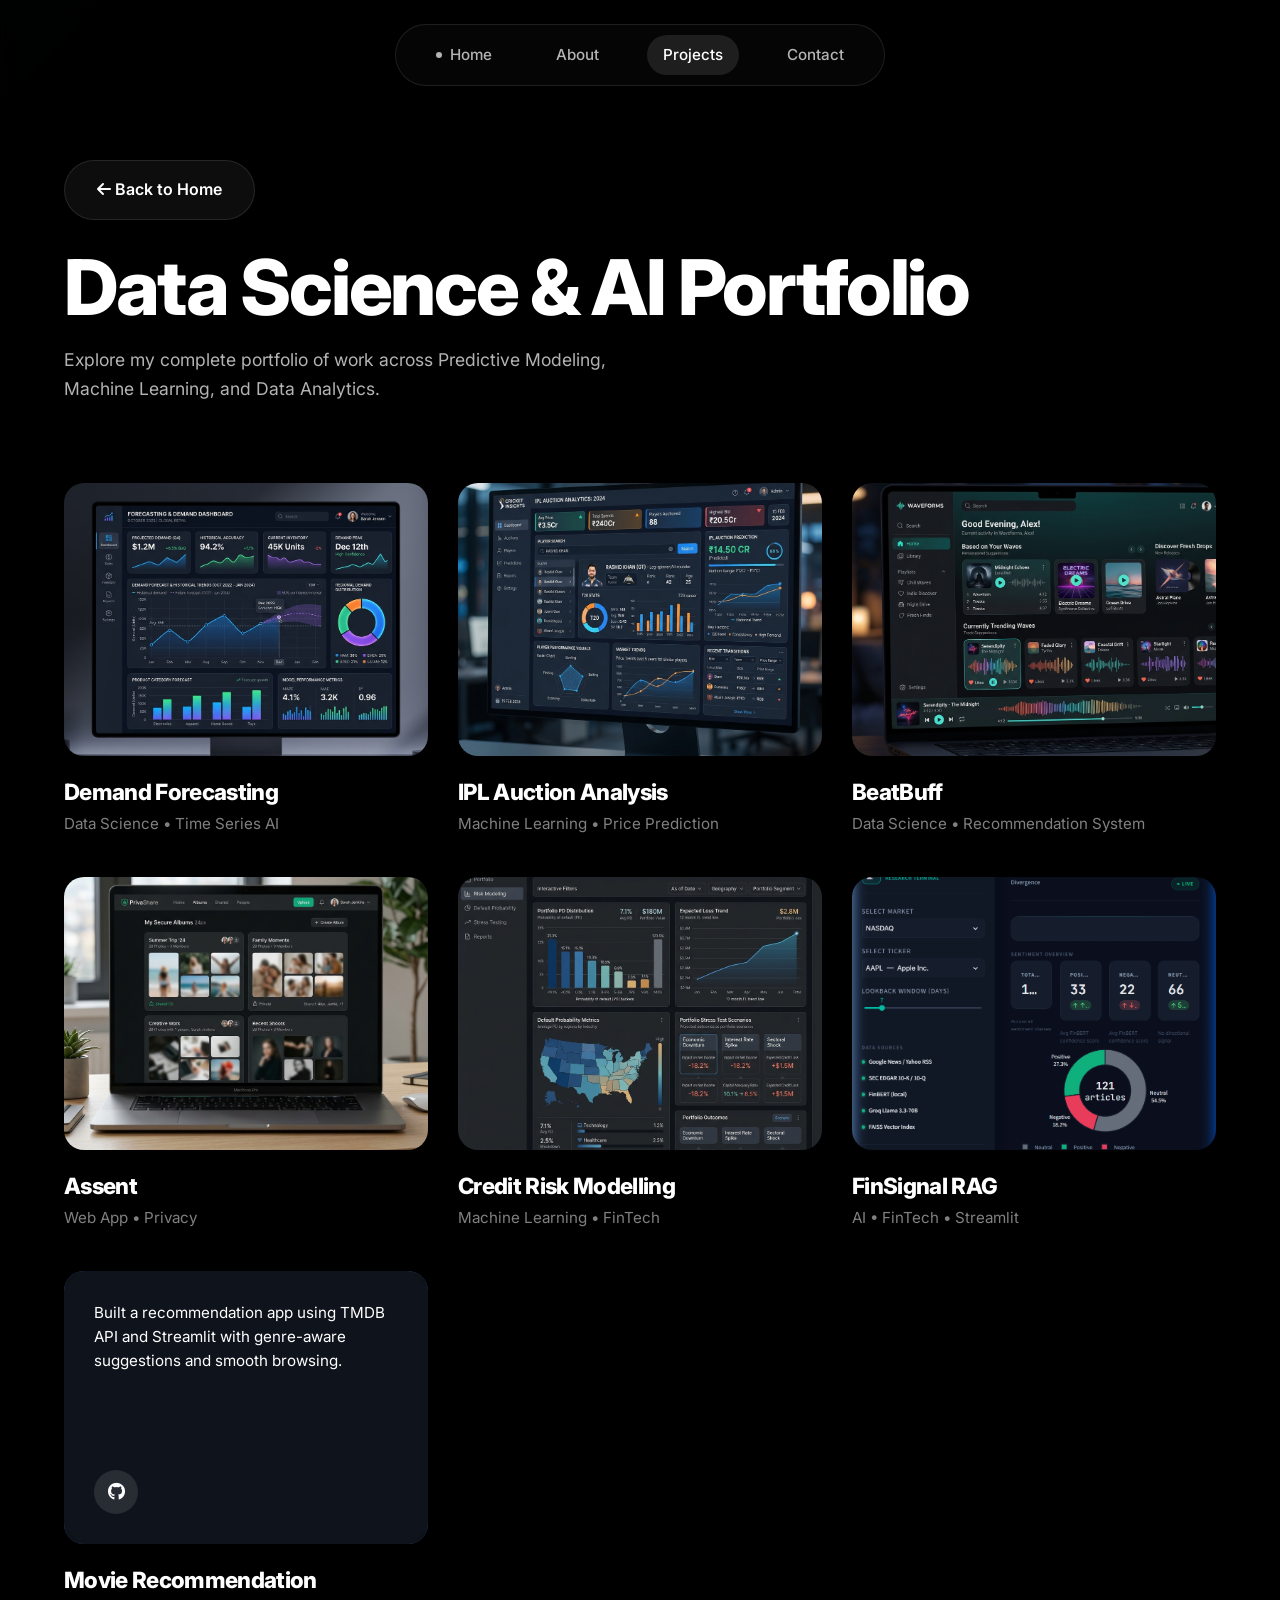
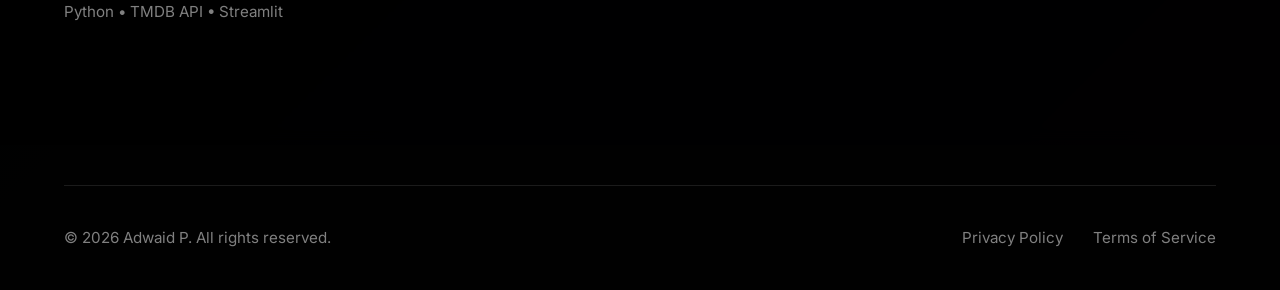
==== commit a6a1eefa: "feat: add FinSignal RAG project to portfolio" ====
--- a/projects/index.html
+++ b/projects/index.html
@@ -149,7 +149,22 @@
                         <h3 class="project-name">Credit Risk Modelling</h3>
                         <p class="project-meta">Machine Learning • FinTech</p>
                     </div>
-                    <!-- Project 6 (Movie Recommendation) -->
+                    <!-- Project 6 (FinSignal RAG) -->
+                    <div class="project-item">
+                        <div class="project-mockup">
+                            <img src="../assets/projects/finsignal_rag.png" alt="FinSignal RAG Financial Research Terminal" class="project-img">
+                            <div class="project-overlay">
+                                <p>Developed FinSignal RAG, an AI-powered financial research terminal enabling intelligent document analysis and query synthesis.</p>
+                                <div class="project-links">
+                                    <a href="https://finsignal-rag.streamlit.app/" target="_blank" aria-label="Live Demo"><i class="fas fa-play"></i></a>
+                                    <a href="https://github.com/adwaidp23/finsignal-rag" target="_blank" aria-label="GitHub"><i class="fab fa-github"></i></a>
+                                </div>
+                            </div>
+                        </div>
+                        <h3 class="project-name">FinSignal RAG</h3>
+                        <p class="project-meta">AI • FinTech • Streamlit</p>
+                    </div>
+                    <!-- Project 7 (Movie Recommendation) -->
                     <div class="project-item">
                         <div class="project-mockup" style="background-color: #1e3c72;">
                             <div class="project-overlay" style="opacity: 1;">
